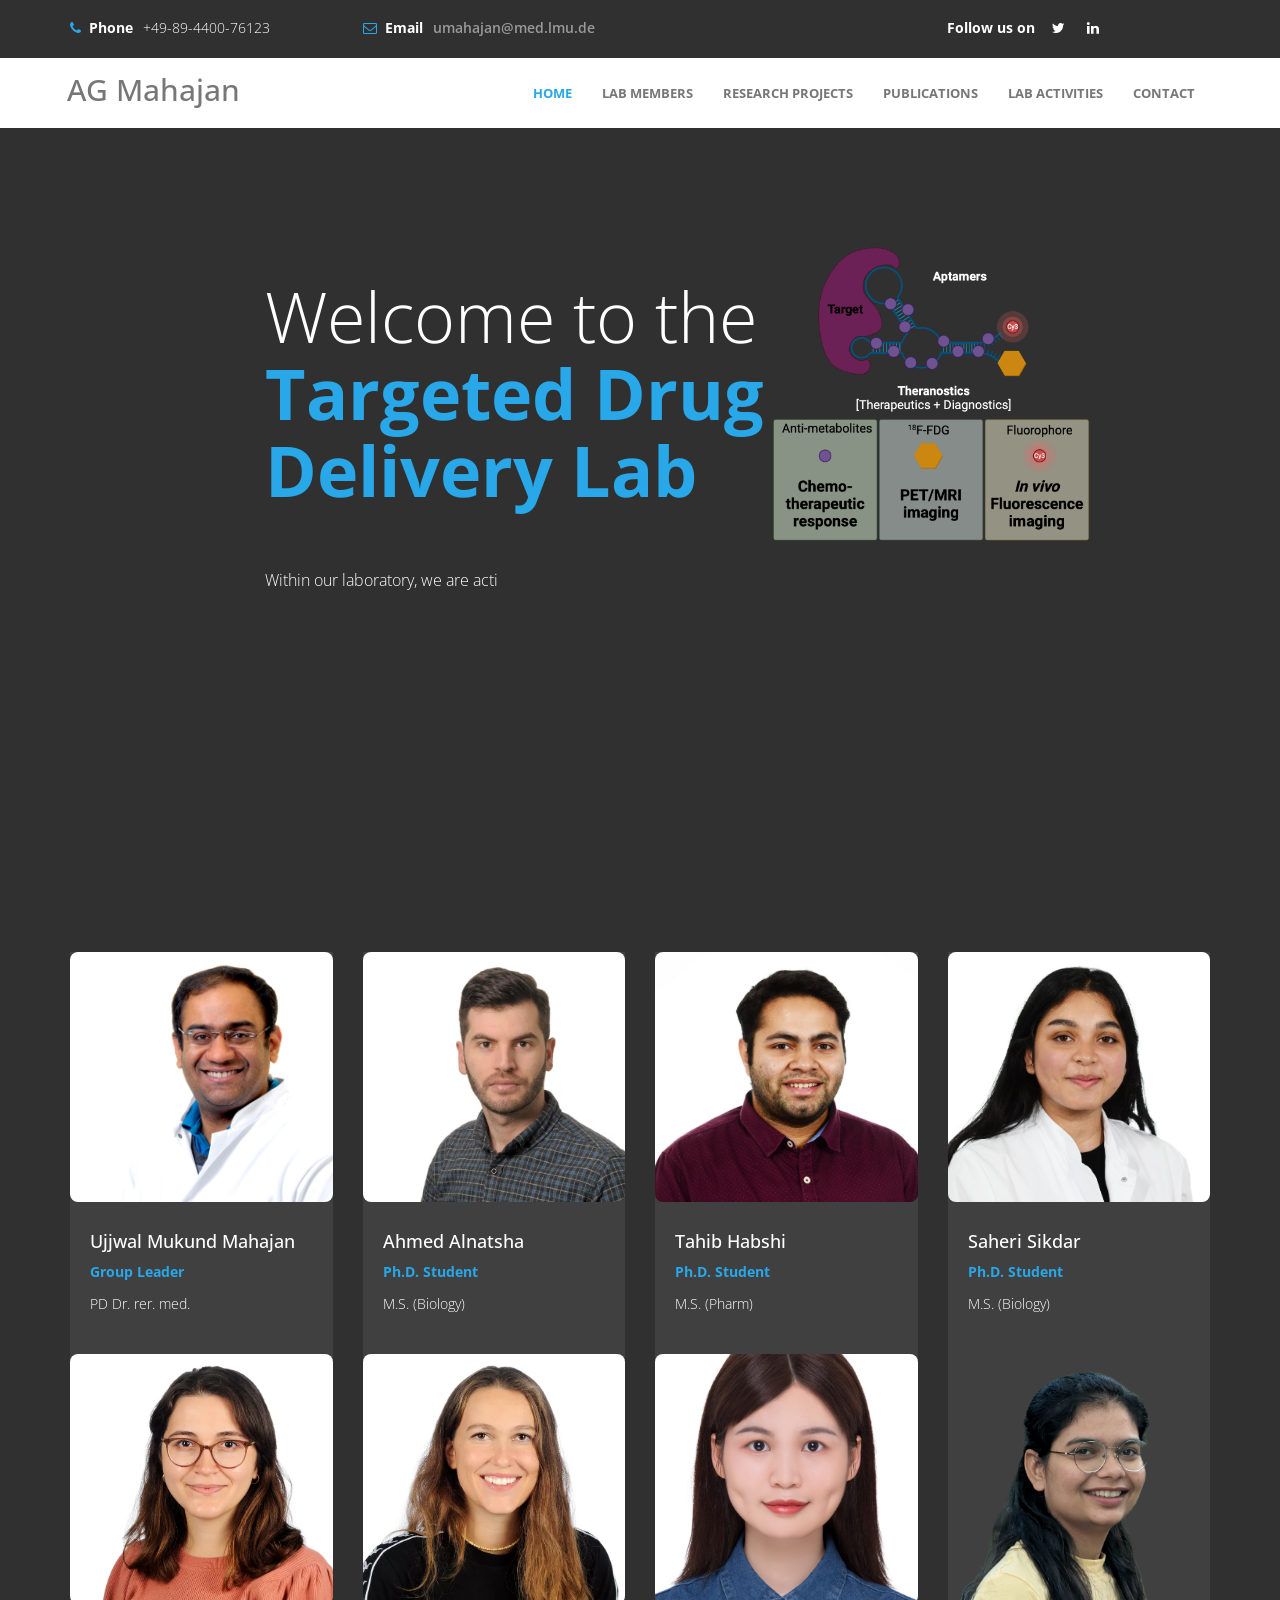
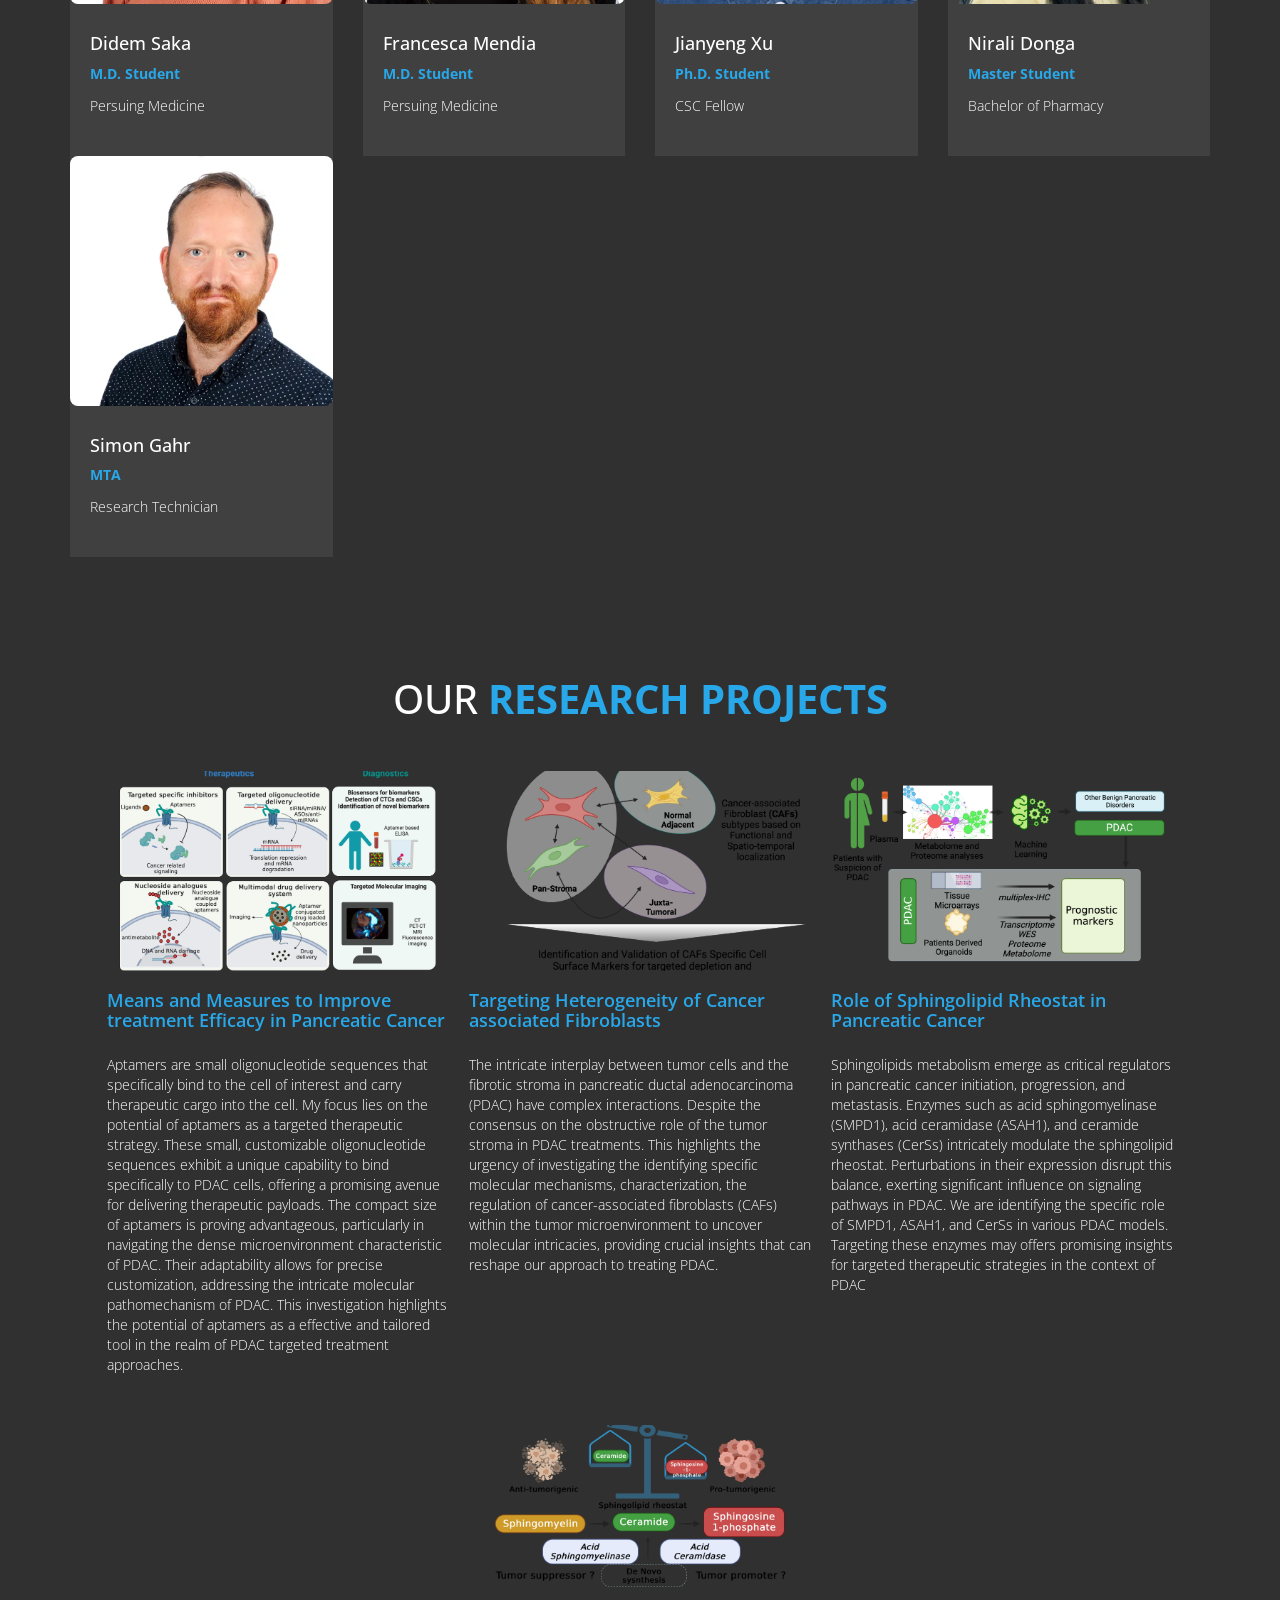
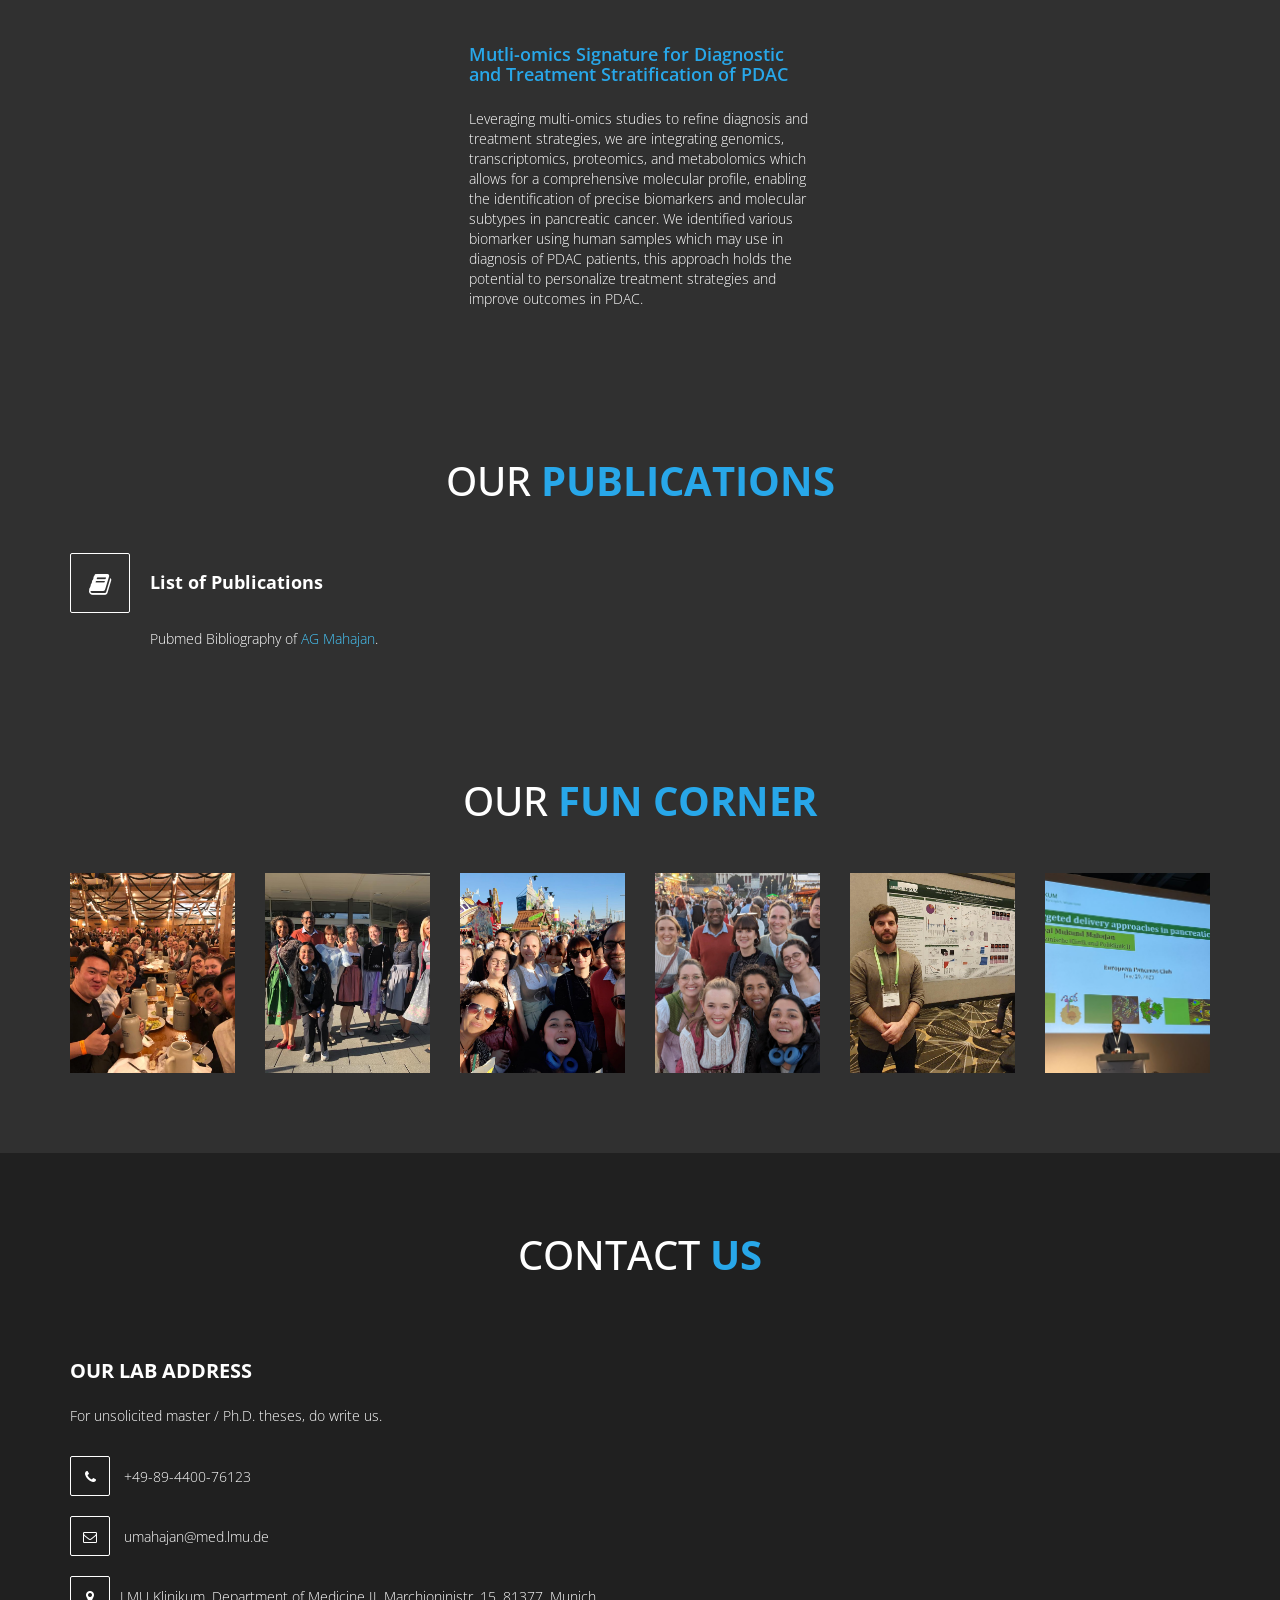
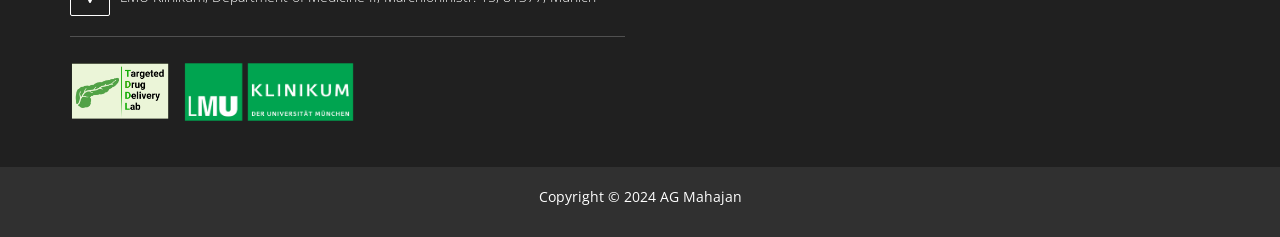
==== index.html @ 38de307e "initial commit" ====
<!DOCTYPE html>
<html lang="en">
	<head>
		<meta charset="utf-8">

		<title>Lab portfolio</title>
		<meta name="keywords" content="">
		<meta name="description" content="">
		<meta http-equiv="X-UA-Compatible" content="IE=Edge">
		<meta name="viewport" content="width=device-width, initial-scale=1">
		
		<link rel="stylesheet" href="css/animate.min.css">
		<link rel="stylesheet" href="css/bootstrap.min.css">
		<link rel="stylesheet" href="css/font-awesome.min.css">
		<link href='http://fonts.googleapis.com/css?family=Open+Sans:400,300,600,700' rel='stylesheet' type='text/css'>
		<link rel="stylesheet" href="css/templatemo-style.css">
		<script src="js/jquery.js"></script>
		<script src="js/bootstrap.min.js"></script>
        <script src="js/jquery.singlePageNav.min.js"></script>
		<script src="js/typed.js"></script>
		<script src="js/wow.min.js"></script>
		<script src="js/custom.js"></script>
	</head>
	<body id="top">

		<!-- start preloader -->
		<div class="preloader">
			<div class="sk-spinner sk-spinner-wave">
     	 		<div class="sk-rect1"></div>
       			<div class="sk-rect2"></div>
       			<div class="sk-rect3"></div>
      	 		<div class="sk-rect4"></div>
      			<div class="sk-rect5"></div>
     		</div>
    	</div>
    	<!-- end preloader -->

        <!-- start header -->
        <header>
            <div class="container">
                <div class="row">
                    <div class="col-md-3 col-sm-4 col-xs-12">
                        <p><i class="fa fa-phone"></i><span> Phone</span>+49-89-4400-76123</p>
                    </div>
                    <div class="col-md-3 col-sm-4 col-xs-12">
                        <p><i class="fa fa-envelope-o"></i><span> Email</span><a href="#">umahajan@med.lmu.de</a></p>
                    </div>
                    <div class="col-md-5 col-sm-4 col-xs-12">
                        <ul class="social-icon">
                            <li><span>Follow us on</span></li>
                            <li><a href="https://twitter.com/umahajan1986" class="fa fa-twitter"></a></li>
                            <li><a href="https://www.linkedin.com/in/ujjwal-mukund-mahajan-32ab97a/" class="fa fa-linkedin"></a></li>
                        </ul>
                    </div>
                </div>
            </div>
        </header>
        <!-- end header -->

    	<!-- start navigation -->
		<nav class="navbar navbar-default templatemo-nav" role="navigation">
			<div class="container">
				<div class="navbar-header">
					<button class="navbar-toggle" data-toggle="collapse" data-target=".navbar-collapse">
						<span class="icon icon-bar"></span>
						<span class="icon icon-bar"></span>
						<span class="icon icon-bar"></span>
					</button>
					<a href="#" class="navbar-brand">AG Mahajan</a>
				</div>
				<div class="collapse navbar-collapse">
					<ul class="nav navbar-nav navbar-right">
						<li><a href="#top">HOME</a></li>
						<li><a href="#team">LAB MEMBERS</a></li>
						<li><a href="#service">RESEARCH PROJECTS</a></li>
						<li><a href="#about">PUBLICATIONS</a></li>
						<li><a href="#portfolio">LAB ACTIVITIES</a></li>
						<li><a href="#contact">CONTACT</a></li>
					</ul>
				</div>
			</div>
		</nav>
		<!-- end navigation -->

    	<!-- start home -->
    	<section id="home">
    		<div class="container">
    			<div class="row">
    				<div class="col-md-offset-2 col-md-8">
    					<h1 class="wow fadeIn" data-wow-offset="50" data-wow-delay="0.9s">Welcome to the <span>Targeted Drug Delivery Lab</span></h1>
    					<div class="element">
                            <div class="sub-element">Within our laboratory, we are actively involved in the advancement of novel, target-centric drug delivery platforms. Our principal focus revolves around elucidating specific molecular targets, with a particular emphasis on discerning distinctive ligands tailored specifically for neoplastic cells. Additionally, our endeavors extend to the exploration of the repercussions associated with genetic manipulation during the process of pancreatic tumorigenesis.</div>
                        </div>
                	</div>
    			</div>
    		</div>
    	</section>
    	<!-- end home -->

    	<!-- start team -->
    	<section id="team">
    		<div class="container">
    			<div class="row">
    				<div class="col-md-12">
    					<h2 class="wow bounceIn" data-wow-offset="50" data-wow-delay="0.3s">OUR <span>TEAM</span></h2>
    				</div>
    				<div class="col-md-3 col-sm-6 col-xs-12 wow fadeIn" data-wow-offset="50" data-wow-delay="1.3s">
    					<div class="team-wrapper">
    						<img src="images/team-mahajan.jpeg" class="img-responsive team-photo" alt="team img 1">
    							<div class="team-des">
    								<h4>Ujjwal Mukund Mahajan</h4>
    								<span>Group Leader</span>
    								<p>PD Dr. rer.  med.</p>
    							</div>
    					</div>
    				</div>
    				<div class="col-md-3 col-sm-6 col-xs-12 wow fadeIn" data-wow-offset="50" data-wow-delay="1.6s">
    					<div class="team-wrapper">
    						<img src="images/team-alnatsha.jpg" class="img-responsive team-photo" alt="team img 2">
    							<div class="team-des">
    								<h4>Ahmed Alnatsha</h4>
    								<span>Ph.D. Student</span>
    								<p> M.S. (Biology) </p>
    							</div>
    					</div>
    				</div>
    				<div class="col-md-3 col-sm-6 col-xs-12 wow fadeIn" data-wow-offset="50" data-wow-delay="1.3s">
    					<div class="team-wrapper">
    						<img src="images/team-habshi.jpeg" class="img-responsive team-photo" alt="team img 3">
    							<div class="team-des">
    								<h4>Tahib Habshi</h4>
    								<span>Ph.D. Student</span>
    								<p>M.S. (Pharm)</p>
    							</div>
    					</div>
    				</div>
    				<div class="col-md-3 col-sm-6 col-xs-12 wow fadeIn" data-wow-offset="50" data-wow-delay="1.6s">
    					<div class="team-wrapper">
    						<img src="images/team-sikdar.jpeg" class="img-responsive team-photo" alt="team img 4">
    							<div class="team-des">
    								<h4>Saheri Sikdar</h4>
    								<span>Ph.D. Student</span>
    								<p>M.S. (Biology)</p>
    							</div>
    					</div>
    				</div>
					<div class="col-md-3 col-sm-6 col-xs-12 wow fadeIn" data-wow-offset="50" data-wow-delay="1.6s">
    					<div class="team-wrapper">
    						<img src="images/team-saka.jpg" class="img-responsive team-photo" alt="team img 5">
    							<div class="team-des">
    								<h4>Didem Saka</h4>
    								<span>M.D. Student</span>
    								<p>Persuing Medicine</p>
    							</div>
    					</div>
    				</div>
					<div class="col-md-3 col-sm-6 col-xs-12 wow fadeIn" data-wow-offset="50" data-wow-delay="1.6s">
    					<div class="team-wrapper">
    						<img src="images/team-mendia.jpg" class="img-responsive team-photo" alt="team img 6">
    							<div class="team-des">
    								<h4>Francesca Mendia</h4>
    								<span>M.D. Student</span>
    								<p>Persuing Medicine</p>
    							</div>
    					</div>
    				</div>
    				<div class="col-md-3 col-sm-6 col-xs-12 wow fadeIn" data-wow-offset="50" data-wow-delay="1.6s">
    					<div class="team-wrapper">
    						<img src="images/team-xu.jpg" class="img-responsive team-photo" alt="team img 7">
    							<div class="team-des">
    								<h4>Jianyeng Xu</h4>
    								<span>Ph.D. Student</span>
    								<p>CSC Fellow</p>
    							</div>
    					</div>
    				</div>
    				<div class="col-md-3 col-sm-6 col-xs-12 wow fadeIn" data-wow-offset="50" data-wow-delay="1.6s">
    					<div class="team-wrapper">
    						<img src="images/team-donga.png" class="img-responsive team-photo" alt="team img 8">
    							<div class="team-des">
    								<h4>Nirali Donga</h4>
    								<span>Master Student</span>
    								<p> Bachelor of Pharmacy</p>
    							</div>
    					</div>
    				</div>
    				<div class="col-md-3 col-sm-6 col-xs-12 wow fadeIn" data-wow-offset="50" data-wow-delay="1.6s">
    					<div class="team-wrapper">
    						<img src="images/team-gahr.jpg" class="img-responsive team-photo" alt="team img 9">
    							<div class="team-des">
    								<h4>Simon Gahr</h4>
    								<span>MTA</span>
    								<p>Research Technician</p>
    							</div>
    					</div>
    				</div>
    				</div>
    			</div>
    		</div>
    	</section>
    	<!-- end team -->

<style>
    /* Container for uniform columns */
    .service-row {
        display: flex;
        flex-wrap: wrap;
        gap: 20px;
        justify-content: center;
    }

    /* Column style */
    .service-column {
        flex: 1 1 30%;
        box-sizing: border-box;
        max-width: 30%;
        margin-bottom: 20px;
    }

    /* Image style for uniformity */
    .service-column img {
        width: 100%;
        height: 200px; /* Set a fixed height */
        object-fit: cover; /* Keep image aspect ratio */
    }

    /* Responsive adjustments for smaller screens */
    @media (max-width: 768px) {
        .service-column {
            flex: 1 1 100%;
            max-width: 100%;
        }
    }
</style>

<!-- start service -->
<section id="service">
    <div class="container">
        <div class="row">
            <div class="col-md-12">
                <h2 class="wow bounceIn" data-wow-offset="50" data-wow-delay="0.3s">OUR <span>RESEARCH PROJECTS</span></h2>
            </div>
        </div>
        <div class="service-row">
            <div class="service-column wow fadeIn" data-wow-offset="50" data-wow-delay="0.6s">
                <img src="images/portfolio-aptamers.png" class="img-responsive" alt="portfolio img 1">
                <h4>Means and Measures to Improve treatment Efficacy in Pancreatic Cancer</h4>
                <p>Aptamers are small oligonucleotide sequences that specifically bind to the cell of interest and carry therapeutic cargo into the cell. My focus lies on the potential of aptamers as a targeted therapeutic strategy. These small, customizable oligonucleotide sequences exhibit a unique capability to bind specifically to PDAC cells, offering a promising avenue for delivering therapeutic payloads. The compact size of aptamers is proving advantageous, particularly in navigating the dense microenvironment characteristic of PDAC. Their adaptability allows for precise customization, addressing the intricate molecular pathomechanism of PDAC. This investigation highlights the potential of aptamers as a effective and tailored tool in the realm of PDAC targeted treatment approaches.</p>
            </div>
            <div class="service-column wow fadeIn" data-wow-offset="50" data-wow-delay="0.9s">
                <img src="images/portfolio-cafs.png" class="img-responsive" alt="portfolio img 2">
                <h4>Targeting Heterogeneity of Cancer associated Fibroblasts</h4>
                <p>The intricate interplay between tumor cells and the fibrotic stroma in pancreatic ductal adenocarcinoma (PDAC) have complex interactions. Despite the consensus on the obstructive role of the tumor stroma in PDAC treatments. This highlights the urgency of investigating the identifying specific molecular mechanisms, characterization, the regulation of cancer-associated fibroblasts (CAFs) within the tumor microenvironment to uncover molecular intricacies, providing crucial insights that can reshape our approach to treating PDAC.</p>
            </div>
            <div class="service-column wow fadeIn" data-wow-offset="50" data-wow-delay="1.2s">
                <img src="images/portfolio-diagnostics.png" class="img-responsive" alt="portfolio img 3">
                <h4>Role of Sphingolipid Rheostat in Pancreatic Cancer</h4>
                <p>Sphingolipids metabolism emerge as critical regulators in pancreatic cancer initiation, progression, and metastasis. Enzymes such as acid sphingomyelinase (SMPD1), acid ceramidase (ASAH1), and ceramide synthases (CerSs) intricately modulate the sphingolipid rheostat. Perturbations in their expression disrupt this balance, exerting significant influence on signaling pathways in PDAC. We are identifying  the specific role of SMPD1, ASAH1, and CerSs in various PDAC models. Targeting these enzymes may offers promising insights for targeted therapeutic strategies in the context of PDAC</p>
            </div>
        	<div class="service-column wow fadeIn" data-wow-offset="50" data-wow-delay="1.2s">
                <img src="images/portfolio-sphingolipid.png" class="img-responsive" alt="portfolio img 3">
                <h4>Mutli-omics Signature for Diagnostic and Treatment Stratification of PDAC</h4>
                <p>Leveraging multi-omics studies to refine diagnosis and treatment strategies, we are integrating genomics, transcriptomics, proteomics, and metabolomics which allows for a comprehensive molecular profile, enabling the identification of precise biomarkers and molecular subtypes in pancreatic cancer. We identified various biomarker using human samples which may use in diagnosis of PDAC patients, this approach holds the potential to personalize treatment strategies and improve outcomes in PDAC.</p>
            </div>
        </div>
    </div>
</section>
<!-- end service -->

		<!-- start about -->
		<section id="about">
			<div class="container">
				<div class="row">
					<div class="col-md-12">
    					<h2 class="wow bounceIn" data-wow-offset="50" data-wow-delay="0.3s">OUR <span>PUBLICATIONS</span></h2>
    				</div>
					<div class="col-md-4 col-sm-4 col-xs-12 wow fadeInLeft" data-wow-offset="50" data-wow-delay="0.6s">
						<div class="media">
							<div class="media-heading-wrapper">
								<div class="media-object pull-left">
									<i class="fa fa-book"></i>
								</div>
								<h3 class="media-heading">List of Publications</h3>
							</div>
							<div class="media-body">
								<p> Pubmed Bibliography of <a rel="nofollow" href="https://www.ncbi.nlm.nih.gov/myncbi/ujjwal%20mukund.mahajan.1/bibliography/public/" target="_parent">AG Mahajan</a>.</p>
							</div>
						</div>
					</div>
				</div>
			</div>
		</section>
		<!-- end about -->

<!-- start portfolio -->
<section id="portfolio">
    <div class="container">
        <div class="row">
            <div class="col-md-12">
                <h2 class="wow bounceIn" data-wow-offset="50" data-wow-delay="0.3s">OUR <span>FUN CORNER</span></h2>
            </div>
            
            <!-- Image 1 -->
            <div class="col-md-2 col-sm-4 col-xs-6 wow fadeIn" data-wow-offset="50" data-wow-delay="0.6s">
                <div class="portfolio-thumb">
                    <img src="images/activities-oct1.png" class="img-responsive portfolio-img" alt="Oktoberfest 2023">
                    <div class="portfolio-overlay">
                        <h4>#Oktoberfest 2023</h4>
                    </div>
                </div>
            </div>
            
            <!-- Image 2 -->
            <div class="col-md-2 col-sm-4 col-xs-6 wow fadeIn" data-wow-offset="50" data-wow-delay="0.6s">
                <div class="portfolio-thumb">
                    <img src="images/activities-oct2.png" class="img-responsive portfolio-img" alt="Oktoberfest 2023">
                    <div class="portfolio-overlay">
                        <h4>#Oktoberfest 2023</h4>
                    </div>
                </div>
            </div>

            <!-- Image 3 -->
            <div class="col-md-2 col-sm-4 col-xs-6 wow fadeIn" data-wow-offset="50" data-wow-delay="0.6s">
                <div class="portfolio-thumb">
                    <img src="images/activities-oct3.png" class="img-responsive portfolio-img" alt="Oktoberfest 2023">
                    <div class="portfolio-overlay">
                        <h4>#Oktoberfest 2023</h4>
                    </div>
                </div>
            </div>

            <!-- Image 4 -->
            <div class="col-md-2 col-sm-4 col-xs-6 wow fadeIn" data-wow-offset="50" data-wow-delay="0.6s">
                <div class="portfolio-thumb">
                    <img src="images/activities-oct4.png" class="img-responsive portfolio-img" alt="Oktoberfest 2023">
                    <div class="portfolio-overlay">
                        <h4>#Oktoberfest 2023</h4>
                    </div>
                </div>
            </div>

            <!-- Image 5 -->
            <div class="col-md-2 col-sm-4 col-xs-6 wow fadeIn" data-wow-offset="50" data-wow-delay="0.6s">
                <div class="portfolio-thumb">
                    <img src="images/activities-aacr.png" class="img-responsive portfolio-img" alt="AACR 2023">
                    <div class="portfolio-overlay">
                        <h4>#AACR 2023</h4>
                    </div>
                </div>
            </div>

                        <!-- Image 5 -->
            <div class="col-md-2 col-sm-4 col-xs-6 wow fadeIn" data-wow-offset="50" data-wow-delay="0.6s">
                <div class="portfolio-thumb">
                    <img src="images/activities-epc.png" class="img-responsive portfolio-img" alt="AACR 2023">
                    <div class="portfolio-overlay">
                        <h4>#EPC 2023</h4>
                    </div>
                </div>
            </div>

        </div>
    </div>
</section>
<!-- end portfolio -->



    	<!-- start contact -->
    	<section id="contact">
    		<div class="container">
    			<div class="row">
    				<div class="col-md-12">
    					<h2 class="wow bounceIn" data-wow-offset="50" data-wow-delay="0.3s">CONTACT <span>US</span></h2>
    				</div>
    				<div class="col-md-6 col-sm-6 col-xs-12 wow fadeInRight" data-wow-offset="50" data-wow-delay="0.6s">
    					<address>
    						<p class="address-title">OUR LAB ADDRESS</p>
    						<span>For unsolicited master / Ph.D. theses, do write us.</span>
    						<p><i class="fa fa-phone"></i> +49-89-4400-76123</p>
    						<p><i class="fa fa-envelope-o"></i> umahajan@med.lmu.de</p>
    						<p><i class="fa fa-map-marker"></i>LMU Klinikum, Department of Medicine II, Marchioninistr. 15, 81377, Munich</p>
    					</address>
						<div class="logos">
                    		<img src="images/home-logos-lab.png" alt="Logo 1" style="width: 100px; height: auto; margin-right: 10px;">
                    		<img src="images/home-logos-lmu.png" alt="Logo 2" style="width: 170px; height: auto; margin-right: 10px;">
                		</div>
    				</div>
    			</div>
    		</div>
    	</section>
    	<!-- end contact -->

        <!-- start copyright -->
        <footer id="copyright">
            <div class="container">
                <div class="row">
                    <div class="col-md-12 text-center">
                        <p class="wow bounceIn" data-wow-offset="50" data-wow-delay="0.3s">
                       	Copyright &copy; 2024 AG Mahajan</p>
                    </div>
                </div>
            </div>
        </footer>
        <!-- end copyright -->

	</body>
</html>
---- css/templatemo-style.css ----
/*
Awesome Template
http://www.templatemo.com/preview/templatemo_450_awesome
*/

body
	{
 		background: #303030;
 		color: #ffffff;
		font-family: 'Open Sans', sans-serif;
		font-weight: 300;
		overflow-x: hidden; /* prevent horizontal scrollbar from appearing */
	}
	
a {
	color: #47C6F8;
}
	
a:hover {
	color: #0FF;
}

/* start h2 */
h2
	{
		text-align: center;
		font-size: 40px;
		padding-bottom: 40px;
	}	
h2 span
	{
		color: #28a7e9;
		font-weight: bold;
	}
/* end h2 */

/* start about team service portfolio contact */
#about, #team, #service,
#portfolio, #contact
	{
		padding-top: 60px;
		padding-bottom: 40px;
	}
/* end about team service portfolio contact */

/* start preloader */
.preloader
	{
		position: fixed;
  		top: 0;
  		left: 0;
  		width: 100%;
  		height: 100%;
  		z-index: 99999;
  		display: -webkit-box;
  		display: -webkit-flex;
  		display: -ms-flexbox;
  		display: flex;
  		-webkit-flex-flow: row nowrap;
  		    -ms-flex-flow: row nowrap;
  		        flex-flow: row nowrap;
  		-webkit-box-pack: center;
  		-webkit-justify-content: center;
  		    -ms-flex-pack: center;
  		        justify-content: center;
  		-webkit-box-align: center;
  		-webkit-align-items: center;
  		    -ms-flex-align: center;
  		        align-items: center;
  		background: none repeat scroll 0 0 #ffffff;
	}
.sk-spinner-wave.sk-spinner 
	{
  		width: 50px;
  		height: 30px;
  		text-align: center;
  		font-size: 10px; 
  	}
.sk-spinner-wave div 
	{
  		background-color: #333;
  		height: 100%;
  		width: 6px;
  		display: inline-block;
         -webkit-animation: sk-waveStretchDelay 1.2s infinite ease-in-out;
                 animation: sk-waveStretchDelay 1.2s infinite ease-in-out;
         
    }
.sk-spinner-wave .sk-rect2 
	{
          -webkit-animation-delay: -1.1s;
                  animation-delay: -1.1s; 
      }
.sk-spinner-wave .sk-rect3 
	{
          -webkit-animation-delay: -1s;
                  animation-delay: -1s; 
     }
.sk-spinner-wave .sk-rect4 
	{
          -webkit-animation-delay: -0.9s;
                  animation-delay: -0.9s;
     }
.sk-spinner-wave .sk-rect5 
	{
          -webkit-animation-delay: -0.8s;
                  animation-delay: -0.8s; 
     }

@-webkit-keyframes sk-waveStretchDelay {
  0%, 40%, 100% {
            -webkit-transform: scaleY(0.4);
                    transform: scaleY(0.4); }

  20% {
            -webkit-transform: scaleY(1);
                    transform: scaleY(1); } }

@keyframes sk-waveStretchDelay {
  0%, 40%, 100% {
            -webkit-transform: scaleY(0.4);
                    transform: scaleY(0.4); }

  20% {
            -webkit-transform: scaleY(1);
                    transform: scaleY(1); } }
/* end preloader */

/* start header */
header
	{
		min-height: 20px;
		padding-top: 18px;
		padding-bottom: 10px;
	}
header .fa
	{
		color: #28a7e9;
	}
header span
	{
		font-weight: bold;
		padding-right: 10px;
		padding-left: 4px;
	}
header a
	{
		color: #999;
		font-weight: 600;
	}
header .social-icon
	{
		text-align: right;
	}
header .social-icon li a
	{
		border: none;
		width: 20px;
		height: 20px;
		line-height: 20px;
		text-align: center;
	}
/* end header */

/* start nagivation */
.navbar-default
	{
		background: #fff;
		border: none;
		box-shadow: none;
		margin: 0 !important;
	}
.navbar-default .navbar-brand
	{
		font-weight: 500;
		font-size: 30px;
		height: 70px;
		line-height: 40px;
		padding: 12px 0px 0px 12px;
	}
.navbar-default .navbar-nav li a
	{
		font-weight: bold;
		font-size: 13px;
		height: 70px;
		line-height: 40px;
	}

.navbar-default .navbar-nav > li > a.current { 
	color: #28A7E9; 
}
.templatemo-nav {
	border-radius: 0;	
	width: 100%;
	z-index: 1000;
}
.sticky {	
	position: fixed;
	left: 0;
	top: 0;	
}
/* end navigation */

/* start home */
#home
	{
		background: url('../images/home-bg.png') no-repeat;
		background-size: contain;
		background-position: center;
		padding-top: 130px;
		padding-bottom: 100px;
		min-height: 650px;
	}
#home h1
	{
		font-weight: 300;
		font-size: 70px;
		padding-bottom: 50px;
	}
#home h1 span
	{
		color: #28a7e9;
		font-weight: bold;
	}
#home .btn
	{
		background: transparent;
		border-radius: 2px;
		color: #fff;
		font-size: 16px;
		font-weight: bold;
		margin-top: 20px;
		width: 180px;
		height: 60px;
		padding-top: 18px;
		-webkit-transition: all 0.4s ease-in-out;
		        transition: all 0.4s ease-in-out;
	}
#home .btn:hover
	{
		background: #28a7e9;
		border-color: transparent;
	}
.element {
	height: 60px;
	font-size: 16px;
}
/* end home */

/* start about */
#about .media-heading-wrapper
	{
		padding-bottom: 32px;
	}
#about .media-heading-wrapper .fa
	{
		border: 1px solid #fff;
		border-radius: 2px;
		color: #fff;
		font-size: 24px;
		width: 60px;
		height: 60px;
		line-height: 60px;
		text-align: center;
		margin-bottom: 20px;
		margin-right: 20px;
	}
#about .media-heading-wrapper h3
	{
		font-size: 18px;
		font-weight: bold;
		padding-top: 20px;
		padding-left: 52px;
	}
/* end about */

/* start team */
#team .team-wrapper
	{
		background: #404040;
		padding-bottom: 10px;
		-webkit-transition: all 0.4s ease-in-out;
		        transition: all 0.4s ease-in-out;
		position: relative;
	}
#team .team-wrapper:hover
	{
		cursor: pointer;
		opacity: 0.4;
		bottom: 4px;
	}
#team .team-wrapper .team-des
	{
		padding: 20px;
	}
#team .team-wrapper .team-des span
	{
		color: #28a7e9;
		display: block;
		font-weight: bold;
		padding-bottom: 12px;
	}
/* end team */

/* start service */
#service .col-md-4
	{
		padding: 40px;
		-webkit-transition: all 0.4s ease-in-out;
		        transition: all 0.4s ease-in-out;
	}
#service .col-md-4:hover
	{
		background: #505050;
	}
#service .active
	{
		background: #505050;
		padding: 40px;
	}
#service .fa
	{
		border: 1px solid #fff;
		border-radius: 2px;
		color: #fff;
		font-size: 50px;
		width: 100px;
		height: 100px;
		line-height: 100px;
		text-align: center;
	}
#service h4
	{
		color: #28a7e9;
		font-weight: 600;
		padding-top: 10px;
		padding-bottom: 14px;
	}
/* end service */

/* start portfolio */
#portfolio
	{
		padding-bottom: 80px;
	}
#portfolio .col-md-3
	{
		padding: 0px;
	}
	.portfolio-thumb, 
	.portfolio-overlay {
		max-width: 450px;
	}
#portfolio .portfolio-thumb
	{
		overflow: hidden;
		padding: 0;
		margin: 0 auto;
	}
#portfolio .portfolio-thumb .portfolio-overlay
	{
		background: #28a7e9;
		top: 0;
		left: 0;
		right: 0;
		bottom: 0;	
		width: 100%;
		height: 100%;
		opacity: 0;
		position: absolute;
		padding: 20px 10px 20px 20px;
		margin-left: auto;
		margin-right: auto;
		-webkit-transition: all 0.4s ease-in-out;
		        transition: all 0.4s ease-in-out;
	}
#portfolio .portfolio-thumb .portfolio-overlay h4
	{
		font-weight: bold;
		padding-bottom: 10px;
	}
#portfolio .portfolio-thumb .portfolio-overlay .btn
	{
		background: none;
		border: 1px solid #fff;
		border-radius: 2px;
		color: #fff;
		font-weight: bold;
	}
#portfolio .portfolio-thumb:hover .portfolio-overlay
	{
		cursor: pointer;
		opacity: 0.8;
	}
/* end portfolio */

/* start contact */
#contact
	{
		background: #202020;
	}
#contact .form-control
	{
		background: transparent;
		border: 1px solid #28a7e9;
		border-radius: 2px;
		box-shadow: none;
		color: #fff;
		margin-top: 6px;
		margin-bottom: 16px;
	}
#contact label
	{
		font-weight: 500;
	}
#contact input
	{
		height: 50px;
	}
#contact input[type="submit"]
	{
		background: #28a7e9;
		font-weight: bold;
		-webkit-transition: all 0.4s ease-in-out;
		        transition: all 0.4s ease-in-out;
	}
#contact input[type="submit"]:hover
	{
		background: transparent;
	}
#contact address
	{
		border-bottom: 1px solid #505050;
		padding-top: 30px;
	}
#contact address .address-title
	{
		font-weight: bold;
		font-size: 20px;
		padding-bottom: 10px;
	}
#contact address span
	{
		display: block;
		padding-bottom: 30px;
	}
#contact address .fa
	{
		border: 1px solid #fff;
		border-radius: 2px;
		width: 40px;
		height: 40px;
		line-height: 40px;
		text-align: center;
		margin-right: 10px;
		margin-bottom: 10px;
	}
/* end contact */

/* start copyright */
#copyright
	{
		padding: 20px;
	}
#copyright p
	{
		font-weight: 400;
	}
/* end copyright */

/* start social icon */
.social-icon
	{
		position: relative;
		padding: 0;
		margin: 0;
	}
.social-icon h4
	{
		display: inline-block;
		padding-right: 20px;
	}
.social-icon li
	{
		display: inline-block;
		list-style: none;
	}
.social-icon li a
	{
		border: 1px solid #fff;
		border-radius: 2px;
		color: #fff;
		width: 40px;
		height: 40px;
		line-height: 40px;
		text-align: center;
		text-decoration: none;
		-webkit-transition: all 0.4s ease-in-out;
		        transition: all 0.4s ease-in-out;
		margin-right: 10px;
	}
.social-icon li a:hover
	{
		background: #28a7e9;
		border-color: transparent;
	}
/* end social icon */

@media only screen and (max-width: 1199px) and (min-width: 992px) {
	#portfolio .portfolio-thumb .portfolio-overlay {
		padding: 0px 8px;
	}
}

/* start 980 media quires */
@media only screen and ( max-width: 980px ) {
	#team .team-wrapper
		{
			margin-top: 40px;
		}
	#portfolio .portfolio-thumb .portfolio-overlay
	{
		background: #28a7e9;
		top: 0;
		left: 0;
		right: 0;
		bottom: 0;
		width: 100%;
		height: 100%;
		opacity: 0;
		position: absolute;
		padding: 40px 10px 20px 20px;
		-webkit-transition: all 0.4s ease-in-out;
		        transition: all 0.4s ease-in-out;
	}

}
/* end 360 media quires */

/* start 768 media quires */
@media only screen and ( max-width: 767px ) {
	#home
		{
			min-height: 300px;
			padding-top: 80px;
			padding-bottom: 60px;
		}
	#home h1
		{
			font-size: 52px;
		}

	.templatemo-nav {
		position: fixed;
    	top: 0;
	}
	header {
		margin-top: 70px;
	}
	header .social-icon {
		text-align: left;
	}
	.navbar-toggle {
		margin-top: 15px;
	}
	.navbar-collapse {
		max-height: 300px;
		overflow-y: auto;
	}
	.navbar-default .navbar-nav li a {
		height: 45px;
		padding-top: 5px;
		padding-bottom: 5px;
		line-height: 35px;
	}
}
/* end 768 media quires */

/* start 360 media quires */
@media only screen and ( max-width: 360px ) {
	header .social-icon
		{
			text-align: left;
		}
	#home
		{
			min-height: 200px;
			padding-top: 60px;
			padding-bottom: 40px;
		}
	#home h1
		{
			font-size: 32px;
		}

}
/* end 360 media quires */

.team-photo {
    width: 100%;           /* Full width within each column */
    height: 250px;         /* Fixed height for uniformity */
    object-fit: cover;     /* Crop images to fit within the fixed dimensions */
    border-radius: 8px;    /* Optional: add rounded corners */
}

.portfolio-img {
    width: 100%;
    height: 200px; /* Adjust height as necessary */
    object-fit: cover; /* Crop image to fit */
}
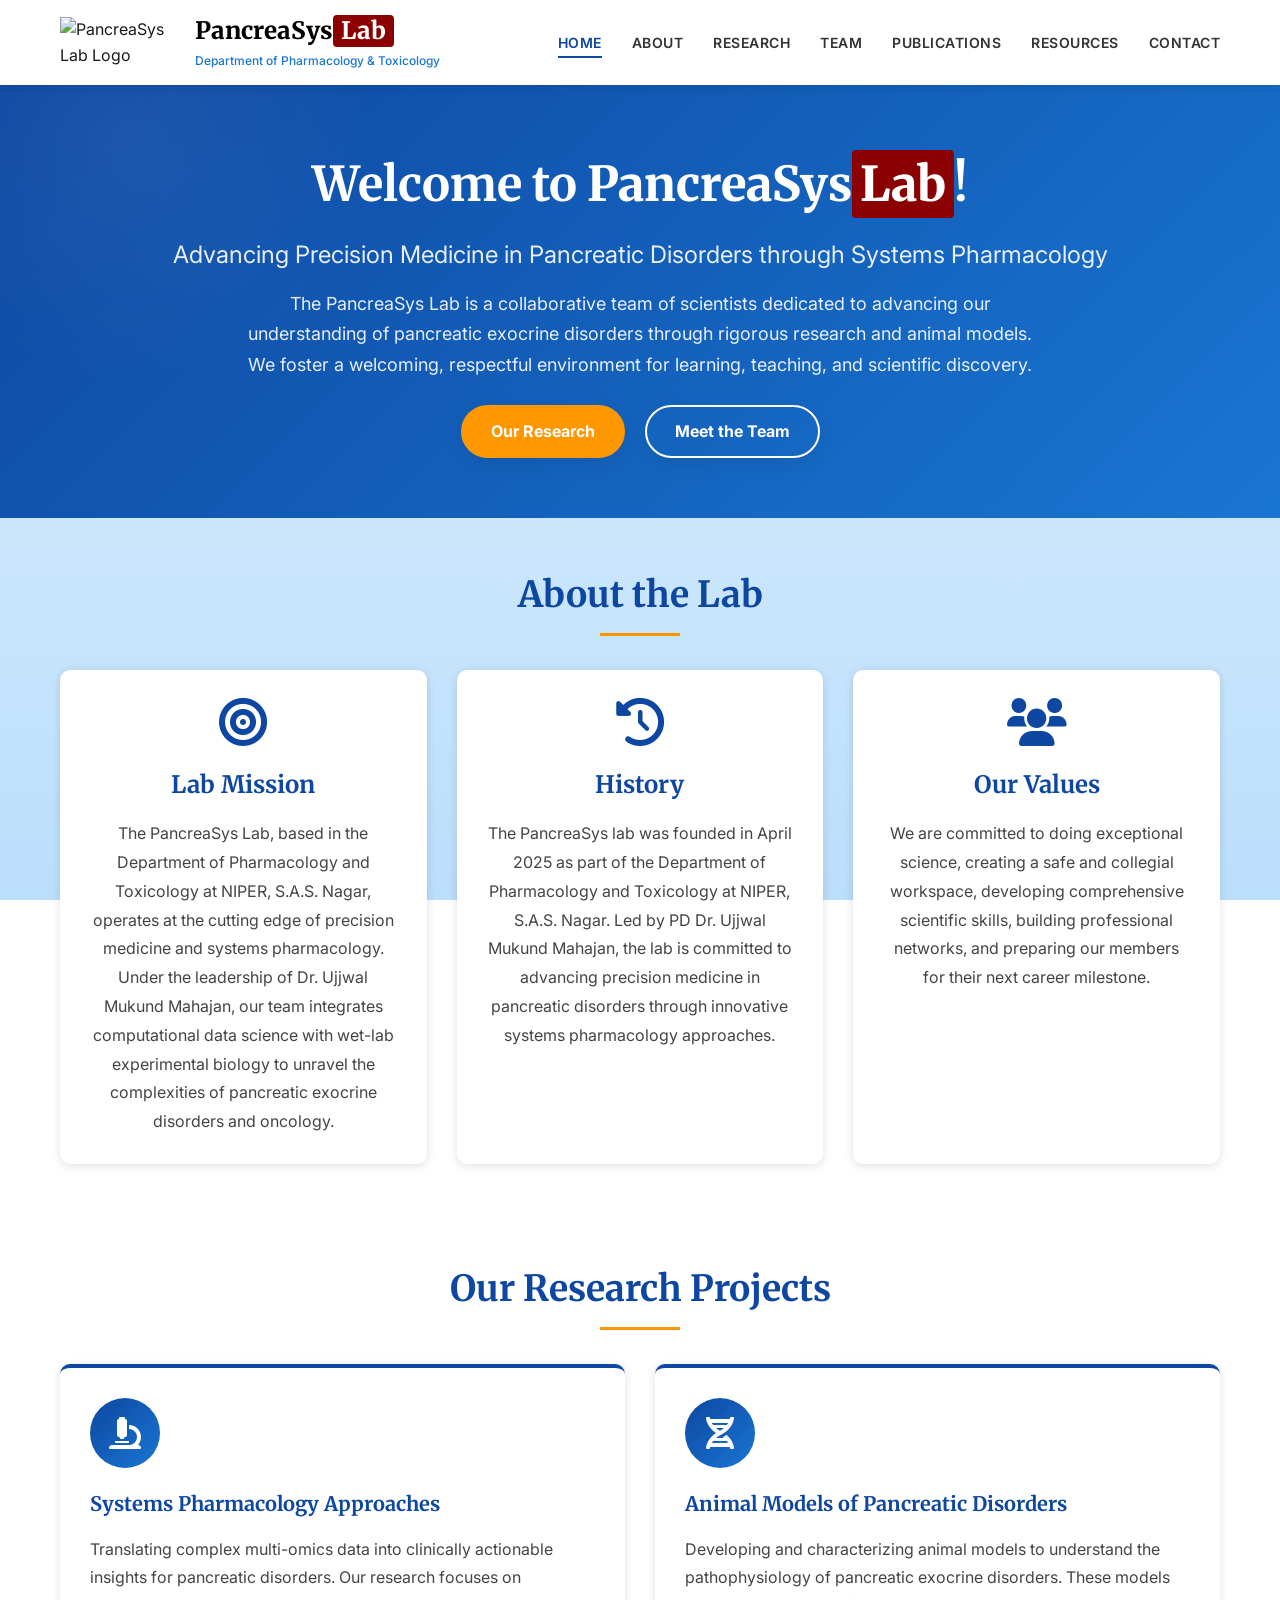
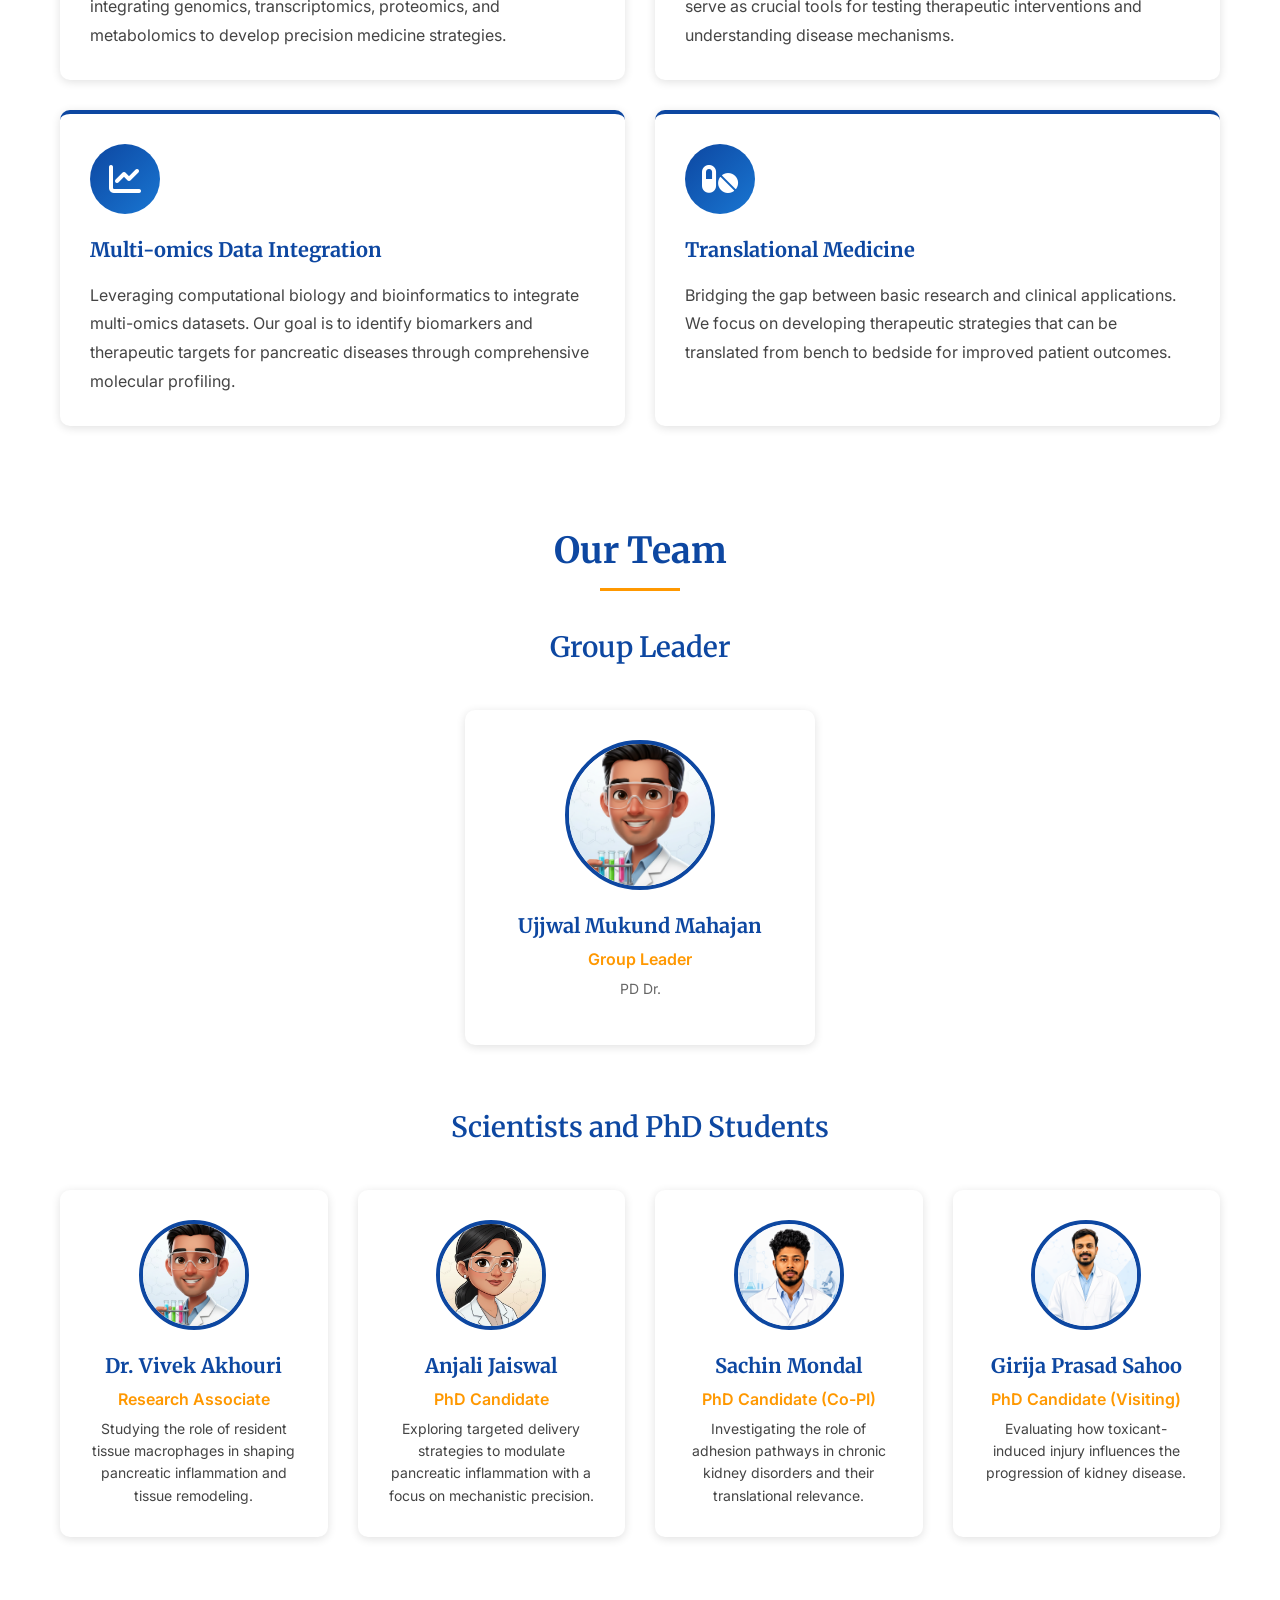
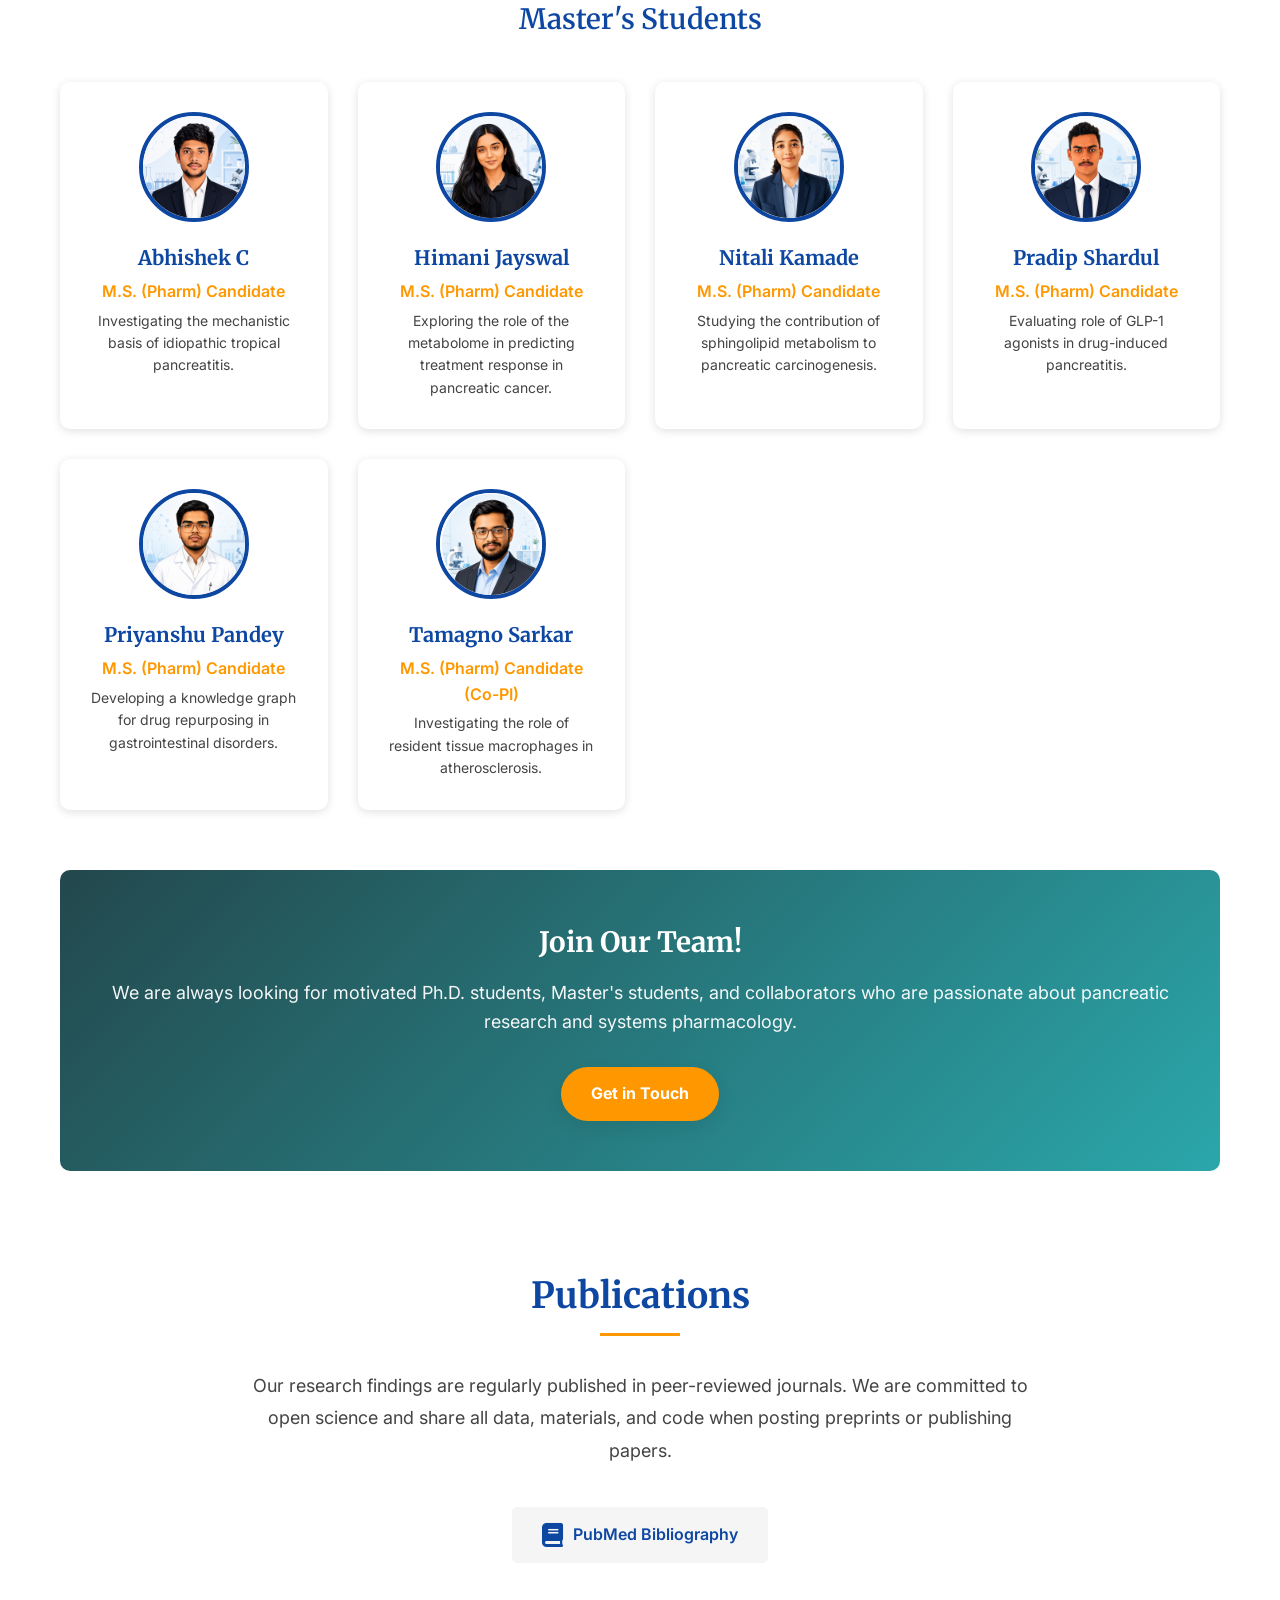
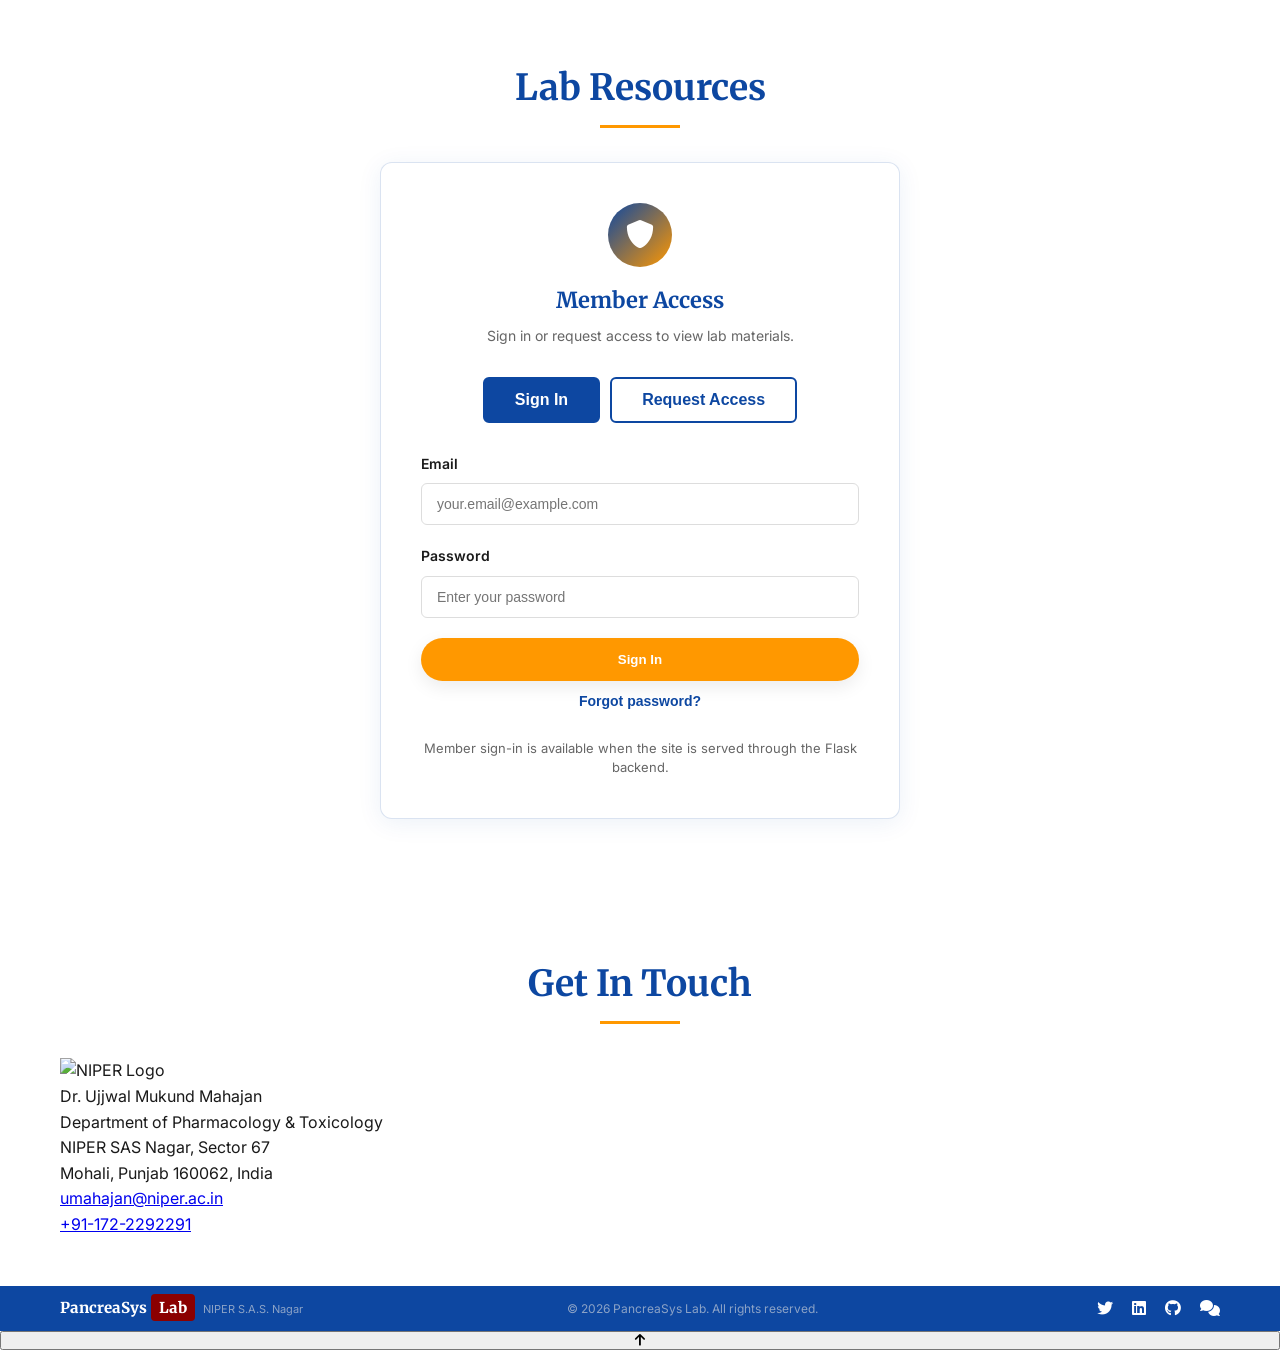
==== commit 12d10364: "pre deployment" ====
--- a/index.html
+++ b/index.html
@@ -1,409 +1,93 @@
 <!DOCTYPE html>
 <html lang="en">
-	<head>
-		<meta charset="utf-8">
-
-		<title>Lab portfolio</title>
-		<meta name="keywords" content="">
-		<meta name="description" content="">
-		<meta http-equiv="X-UA-Compatible" content="IE=Edge">
-		<meta name="viewport" content="width=device-width, initial-scale=1">
-		
-		<link rel="stylesheet" href="css/animate.min.css">
-		<link rel="stylesheet" href="css/bootstrap.min.css">
-		<link rel="stylesheet" href="css/font-awesome.min.css">
-		<link href='http://fonts.googleapis.com/css?family=Open+Sans:400,300,600,700' rel='stylesheet' type='text/css'>
-		<link rel="stylesheet" href="css/templatemo-style.css">
-		<script src="js/jquery.js"></script>
-		<script src="js/bootstrap.min.js"></script>
-        <script src="js/jquery.singlePageNav.min.js"></script>
-		<script src="js/typed.js"></script>
-		<script src="js/wow.min.js"></script>
-		<script src="js/custom.js"></script>
-	</head>
-	<body id="top">
-
-		<!-- start preloader -->
-		<div class="preloader">
-			<div class="sk-spinner sk-spinner-wave">
-     	 		<div class="sk-rect1"></div>
-       			<div class="sk-rect2"></div>
-       			<div class="sk-rect3"></div>
-      	 		<div class="sk-rect4"></div>
-      			<div class="sk-rect5"></div>
-     		</div>
-    	</div>
-    	<!-- end preloader -->
-
-        <!-- start header -->
-        <header>
+<head>
+    <meta charset="UTF-8">
+    <meta name="viewport" content="width=device-width, initial-scale=1.0">
+    <title>PancreaSys Lab - NIPER S.A.S. Nagar</title>
+    <meta name="theme-color" content="#0d47a1">
+    <link href="https://fonts.googleapis.com/css2?family=Inter:wght@300;400;600;700&family=Merriweather:wght@400;700&display=swap" rel="stylesheet">
+    <link rel="stylesheet" href="css/style.css">
+    <link rel="stylesheet" href="css/consumables-app.css">
+    <link rel="stylesheet" href="https://cdnjs.cloudflare.com/ajax/libs/font-awesome/6.0.0/css/all.min.css">
+</head>
+<body>
+    <header>
+        <div class="header-top">
             <div class="container">
-                <div class="row">
-                    <div class="col-md-3 col-sm-4 col-xs-12">
-                        <p><i class="fa fa-phone"></i><span> Phone</span>+49-89-4400-76123</p>
-                    </div>
-                    <div class="col-md-3 col-sm-4 col-xs-12">
-                        <p><i class="fa fa-envelope-o"></i><span> Email</span><a href="#">umahajan@med.lmu.de</a></p>
-                    </div>
-                    <div class="col-md-5 col-sm-4 col-xs-12">
-                        <ul class="social-icon">
-                            <li><span>Follow us on</span></li>
-                            <li><a href="https://twitter.com/umahajan1986" class="fa fa-twitter"></a></li>
-                            <li><a href="https://www.linkedin.com/in/ujjwal-mukund-mahajan-32ab97a/" class="fa fa-linkedin"></a></li>
-                        </ul>
+                <div class="contact-info">
+                    <span><i class="fas fa-phone"></i> +91-172-2292055</span>
+                    <span><i class="fas fa-envelope"></i> umahajan@niper.ac.in</span>
+                </div>
+                <div class="social-links">
+                    <a href="#" target="_blank"><i class="fab fa-twitter"></i></a>
+                    <a href="#" target="_blank"><i class="fab fa-linkedin"></i></a>
+                    <a href="#" target="_blank"><i class="fab fa-github"></i></a>
+                </div>
+            </div>
+        </div>
+        <nav class="navbar">
+            <div class="container">
+                <div class="logo">
+                    <img src="images/lab_logo.pdf" alt="PancreaSys Lab Logo" class="logo-img">
+                    <div class="logo-text">
+                        <h1><span class="logo-word primary-word">PancreaSys</span> <span class="logo-word lab-word">Lab</span></h1>
+                        <p class="logo-tag">Department of Pharmacology &amp; Toxicology</p>
                     </div>
                 </div>
+                <ul class="nav-menu">
+                    <li><a href="#home" class="active">HOME</a></li>
+                    <li><a href="#about">ABOUT</a></li>
+                    <li><a href="#research">RESEARCH</a></li>
+                    <li><a href="#team">TEAM</a></li>
+                    <li><a href="#publications">PUBLICATIONS</a></li>
+                    <li><a href="#resources">RESOURCES</a></li>
+                    <li><a href="#contact">CONTACT</a></li>
+                </ul>
+                <div class="hamburger" role="button" aria-label="Toggle navigation" aria-expanded="false" tabindex="0">
+                    <span></span>
+                    <span></span>
+                    <span></span>
+                </div>
             </div>
-        </header>
-        <!-- end header -->
+        </nav>
+    </header>
+    <!-- Sections are dynamically loaded by loader.js -->
+    <main id="sections-root">
+        <!-- Hero Section -->
+        <!-- About Section -->
+        <!-- Research Section -->
+        <!-- Team Section -->
+        <!-- Publications Section -->
+        <!-- Resources Section -->
+        <!-- Contact Section -->
+    </main>
 
-    	<!-- start navigation -->
-		<nav class="navbar navbar-default templatemo-nav" role="navigation">
-			<div class="container">
-				<div class="navbar-header">
-					<button class="navbar-toggle" data-toggle="collapse" data-target=".navbar-collapse">
-						<span class="icon icon-bar"></span>
-						<span class="icon icon-bar"></span>
-						<span class="icon icon-bar"></span>
-					</button>
-					<a href="#" class="navbar-brand">AG Mahajan</a>
-				</div>
-				<div class="collapse navbar-collapse">
-					<ul class="nav navbar-nav navbar-right">
-						<li><a href="#top">HOME</a></li>
-						<li><a href="#team">LAB MEMBERS</a></li>
-						<li><a href="#service">RESEARCH PROJECTS</a></li>
-						<li><a href="#about">PUBLICATIONS</a></li>
-						<li><a href="#portfolio">LAB ACTIVITIES</a></li>
-						<li><a href="#contact">CONTACT</a></li>
-					</ul>
-				</div>
-			</div>
-		</nav>
-		<!-- end navigation -->
-
-    	<!-- start home -->
-    	<section id="home">
-    		<div class="container">
-    			<div class="row">
-    				<div class="col-md-offset-2 col-md-8">
-    					<h1 class="wow fadeIn" data-wow-offset="50" data-wow-delay="0.9s">Welcome to the <span>Targeted Drug Delivery Lab</span></h1>
-    					<div class="element">
-                            <div class="sub-element">Within our laboratory, we are actively involved in the advancement of novel, target-centric drug delivery platforms. Our principal focus revolves around elucidating specific molecular targets, with a particular emphasis on discerning distinctive ligands tailored specifically for neoplastic cells. Additionally, our endeavors extend to the exploration of the repercussions associated with genetic manipulation during the process of pancreatic tumorigenesis.</div>
-                        </div>
-                	</div>
-    			</div>
-    		</div>
-    	</section>
-    	<!-- end home -->
-
-    	<!-- start team -->
-    	<section id="team">
-    		<div class="container">
-    			<div class="row">
-    				<div class="col-md-12">
-    					<h2 class="wow bounceIn" data-wow-offset="50" data-wow-delay="0.3s">OUR <span>TEAM</span></h2>
-    				</div>
-    				<div class="col-md-3 col-sm-6 col-xs-12 wow fadeIn" data-wow-offset="50" data-wow-delay="1.3s">
-    					<div class="team-wrapper">
-    						<img src="images/team-mahajan.jpeg" class="img-responsive team-photo" alt="team img 1">
-    							<div class="team-des">
-    								<h4>Ujjwal Mukund Mahajan</h4>
-    								<span>Group Leader</span>
-    								<p>PD Dr. rer.  med.</p>
-    							</div>
-    					</div>
-    				</div>
-    				<div class="col-md-3 col-sm-6 col-xs-12 wow fadeIn" data-wow-offset="50" data-wow-delay="1.6s">
-    					<div class="team-wrapper">
-    						<img src="images/team-alnatsha.jpg" class="img-responsive team-photo" alt="team img 2">
-    							<div class="team-des">
-    								<h4>Ahmed Alnatsha</h4>
-    								<span>Ph.D. Student</span>
-    								<p> M.S. (Biology) </p>
-    							</div>
-    					</div>
-    				</div>
-    				<div class="col-md-3 col-sm-6 col-xs-12 wow fadeIn" data-wow-offset="50" data-wow-delay="1.3s">
-    					<div class="team-wrapper">
-    						<img src="images/team-habshi.jpeg" class="img-responsive team-photo" alt="team img 3">
-    							<div class="team-des">
-    								<h4>Tahib Habshi</h4>
-    								<span>Ph.D. Student</span>
-    								<p>M.S. (Pharm)</p>
-    							</div>
-    					</div>
-    				</div>
-    				<div class="col-md-3 col-sm-6 col-xs-12 wow fadeIn" data-wow-offset="50" data-wow-delay="1.6s">
-    					<div class="team-wrapper">
-    						<img src="images/team-sikdar.jpeg" class="img-responsive team-photo" alt="team img 4">
-    							<div class="team-des">
-    								<h4>Saheri Sikdar</h4>
-    								<span>Ph.D. Student</span>
-    								<p>M.S. (Biology)</p>
-    							</div>
-    					</div>
-    				</div>
-					<div class="col-md-3 col-sm-6 col-xs-12 wow fadeIn" data-wow-offset="50" data-wow-delay="1.6s">
-    					<div class="team-wrapper">
-    						<img src="images/team-saka.jpg" class="img-responsive team-photo" alt="team img 5">
-    							<div class="team-des">
-    								<h4>Didem Saka</h4>
-    								<span>M.D. Student</span>
-    								<p>Persuing Medicine</p>
-    							</div>
-    					</div>
-    				</div>
-					<div class="col-md-3 col-sm-6 col-xs-12 wow fadeIn" data-wow-offset="50" data-wow-delay="1.6s">
-    					<div class="team-wrapper">
-    						<img src="images/team-mendia.jpg" class="img-responsive team-photo" alt="team img 6">
-    							<div class="team-des">
-    								<h4>Francesca Mendia</h4>
-    								<span>M.D. Student</span>
-    								<p>Persuing Medicine</p>
-    							</div>
-    					</div>
-    				</div>
-    				<div class="col-md-3 col-sm-6 col-xs-12 wow fadeIn" data-wow-offset="50" data-wow-delay="1.6s">
-    					<div class="team-wrapper">
-    						<img src="images/team-xu.jpg" class="img-responsive team-photo" alt="team img 7">
-    							<div class="team-des">
-    								<h4>Jianyeng Xu</h4>
-    								<span>Ph.D. Student</span>
-    								<p>CSC Fellow</p>
-    							</div>
-    					</div>
-    				</div>
-    				<div class="col-md-3 col-sm-6 col-xs-12 wow fadeIn" data-wow-offset="50" data-wow-delay="1.6s">
-    					<div class="team-wrapper">
-    						<img src="images/team-donga.png" class="img-responsive team-photo" alt="team img 8">
-    							<div class="team-des">
-    								<h4>Nirali Donga</h4>
-    								<span>Master Student</span>
-    								<p> Bachelor of Pharmacy</p>
-    							</div>
-    					</div>
-    				</div>
-    				<div class="col-md-3 col-sm-6 col-xs-12 wow fadeIn" data-wow-offset="50" data-wow-delay="1.6s">
-    					<div class="team-wrapper">
-    						<img src="images/team-gahr.jpg" class="img-responsive team-photo" alt="team img 9">
-    							<div class="team-des">
-    								<h4>Simon Gahr</h4>
-    								<span>MTA</span>
-    								<p>Research Technician</p>
-    							</div>
-    					</div>
-    				</div>
-    				</div>
-    			</div>
-    		</div>
-    	</section>
-    	<!-- end team -->
-
-<style>
-    /* Container for uniform columns */
-    .service-row {
-        display: flex;
-        flex-wrap: wrap;
-        gap: 20px;
-        justify-content: center;
-    }
-
-    /* Column style */
-    .service-column {
-        flex: 1 1 30%;
-        box-sizing: border-box;
-        max-width: 30%;
-        margin-bottom: 20px;
-    }
-
-    /* Image style for uniformity */
-    .service-column img {
-        width: 100%;
-        height: 200px; /* Set a fixed height */
-        object-fit: cover; /* Keep image aspect ratio */
-    }
-
-    /* Responsive adjustments for smaller screens */
-    @media (max-width: 768px) {
-        .service-column {
-            flex: 1 1 100%;
-            max-width: 100%;
-        }
-    }
-</style>
-
-<!-- start service -->
-<section id="service">
-    <div class="container">
-        <div class="row">
-            <div class="col-md-12">
-                <h2 class="wow bounceIn" data-wow-offset="50" data-wow-delay="0.3s">OUR <span>RESEARCH PROJECTS</span></h2>
+    <footer>
+        <div class="header-top">
+            <div class="container">
+                <div class="footer-logo">
+                    <span class="footer-logo-name"><span class="logo-word primary-word" style="color:#fff">PancreaSys</span> <span class="logo-word lab-word">Lab</span></span>
+                    <span class="footer-logo-sub">NIPER S.A.S. Nagar</span>
+                </div>
+                <div class="footer-center">
+                    <p class="footer-copy">&copy; 2026 PancreaSys Lab. All rights reserved.</p>
+                </div>
+                <div class="social-links">
+                    <a href="https://x.com/umahajan1986" target="_blank" aria-label="Twitter"><i class="fab fa-twitter"></i></a>
+                    <a href="https://www.linkedin.com/mynetwork/grow/" target="_blank" aria-label="LinkedIn"><i class="fab fa-linkedin"></i></a>
+                    <a href="https://github.com/PancreaSys-NIPER" target="_blank" aria-label="GitHub"><i class="fab fa-github"></i></a>
+                    <a href="https://matrix.to/#/@mahajanlab:matrix.org" target="_blank" aria-label="Matrix"><i class="fas fa-comments"></i></a>
+                </div>
             </div>
         </div>
-        <div class="service-row">
-            <div class="service-column wow fadeIn" data-wow-offset="50" data-wow-delay="0.6s">
-                <img src="images/portfolio-aptamers.png" class="img-responsive" alt="portfolio img 1">
-                <h4>Means and Measures to Improve treatment Efficacy in Pancreatic Cancer</h4>
-                <p>Aptamers are small oligonucleotide sequences that specifically bind to the cell of interest and carry therapeutic cargo into the cell. My focus lies on the potential of aptamers as a targeted therapeutic strategy. These small, customizable oligonucleotide sequences exhibit a unique capability to bind specifically to PDAC cells, offering a promising avenue for delivering therapeutic payloads. The compact size of aptamers is proving advantageous, particularly in navigating the dense microenvironment characteristic of PDAC. Their adaptability allows for precise customization, addressing the intricate molecular pathomechanism of PDAC. This investigation highlights the potential of aptamers as a effective and tailored tool in the realm of PDAC targeted treatment approaches.</p>
-            </div>
-            <div class="service-column wow fadeIn" data-wow-offset="50" data-wow-delay="0.9s">
-                <img src="images/portfolio-cafs.png" class="img-responsive" alt="portfolio img 2">
-                <h4>Targeting Heterogeneity of Cancer associated Fibroblasts</h4>
-                <p>The intricate interplay between tumor cells and the fibrotic stroma in pancreatic ductal adenocarcinoma (PDAC) have complex interactions. Despite the consensus on the obstructive role of the tumor stroma in PDAC treatments. This highlights the urgency of investigating the identifying specific molecular mechanisms, characterization, the regulation of cancer-associated fibroblasts (CAFs) within the tumor microenvironment to uncover molecular intricacies, providing crucial insights that can reshape our approach to treating PDAC.</p>
-            </div>
-            <div class="service-column wow fadeIn" data-wow-offset="50" data-wow-delay="1.2s">
-                <img src="images/portfolio-diagnostics.png" class="img-responsive" alt="portfolio img 3">
-                <h4>Role of Sphingolipid Rheostat in Pancreatic Cancer</h4>
-                <p>Sphingolipids metabolism emerge as critical regulators in pancreatic cancer initiation, progression, and metastasis. Enzymes such as acid sphingomyelinase (SMPD1), acid ceramidase (ASAH1), and ceramide synthases (CerSs) intricately modulate the sphingolipid rheostat. Perturbations in their expression disrupt this balance, exerting significant influence on signaling pathways in PDAC. We are identifying  the specific role of SMPD1, ASAH1, and CerSs in various PDAC models. Targeting these enzymes may offers promising insights for targeted therapeutic strategies in the context of PDAC</p>
-            </div>
-        	<div class="service-column wow fadeIn" data-wow-offset="50" data-wow-delay="1.2s">
-                <img src="images/portfolio-sphingolipid.png" class="img-responsive" alt="portfolio img 3">
-                <h4>Mutli-omics Signature for Diagnostic and Treatment Stratification of PDAC</h4>
-                <p>Leveraging multi-omics studies to refine diagnosis and treatment strategies, we are integrating genomics, transcriptomics, proteomics, and metabolomics which allows for a comprehensive molecular profile, enabling the identification of precise biomarkers and molecular subtypes in pancreatic cancer. We identified various biomarker using human samples which may use in diagnosis of PDAC patients, this approach holds the potential to personalize treatment strategies and improve outcomes in PDAC.</p>
-            </div>
-        </div>
-    </div>
-</section>
-<!-- end service -->
+    </footer>
 
-		<!-- start about -->
-		<section id="about">
-			<div class="container">
-				<div class="row">
-					<div class="col-md-12">
-    					<h2 class="wow bounceIn" data-wow-offset="50" data-wow-delay="0.3s">OUR <span>PUBLICATIONS</span></h2>
-    				</div>
-					<div class="col-md-4 col-sm-4 col-xs-12 wow fadeInLeft" data-wow-offset="50" data-wow-delay="0.6s">
-						<div class="media">
-							<div class="media-heading-wrapper">
-								<div class="media-object pull-left">
-									<i class="fa fa-book"></i>
-								</div>
-								<h3 class="media-heading">List of Publications</h3>
-							</div>
-							<div class="media-body">
-								<p> Pubmed Bibliography of <a rel="nofollow" href="https://www.ncbi.nlm.nih.gov/myncbi/ujjwal%20mukund.mahajan.1/bibliography/public/" target="_parent">AG Mahajan</a>.</p>
-							</div>
-						</div>
-					</div>
-				</div>
-			</div>
-		</section>
-		<!-- end about -->
+    <button id="backToTop" class="back-to-top" aria-label="Back to top">
+        <i class="fas fa-arrow-up"></i>
+    </button>
 
-<!-- start portfolio -->
-<section id="portfolio">
-    <div class="container">
-        <div class="row">
-            <div class="col-md-12">
-                <h2 class="wow bounceIn" data-wow-offset="50" data-wow-delay="0.3s">OUR <span>FUN CORNER</span></h2>
-            </div>
-            
-            <!-- Image 1 -->
-            <div class="col-md-2 col-sm-4 col-xs-6 wow fadeIn" data-wow-offset="50" data-wow-delay="0.6s">
-                <div class="portfolio-thumb">
-                    <img src="images/activities-oct1.png" class="img-responsive portfolio-img" alt="Oktoberfest 2023">
-                    <div class="portfolio-overlay">
-                        <h4>#Oktoberfest 2023</h4>
-                    </div>
-                </div>
-            </div>
-            
-            <!-- Image 2 -->
-            <div class="col-md-2 col-sm-4 col-xs-6 wow fadeIn" data-wow-offset="50" data-wow-delay="0.6s">
-                <div class="portfolio-thumb">
-                    <img src="images/activities-oct2.png" class="img-responsive portfolio-img" alt="Oktoberfest 2023">
-                    <div class="portfolio-overlay">
-                        <h4>#Oktoberfest 2023</h4>
-                    </div>
-                </div>
-            </div>
-
-            <!-- Image 3 -->
-            <div class="col-md-2 col-sm-4 col-xs-6 wow fadeIn" data-wow-offset="50" data-wow-delay="0.6s">
-                <div class="portfolio-thumb">
-                    <img src="images/activities-oct3.png" class="img-responsive portfolio-img" alt="Oktoberfest 2023">
-                    <div class="portfolio-overlay">
-                        <h4>#Oktoberfest 2023</h4>
-                    </div>
-                </div>
-            </div>
-
-            <!-- Image 4 -->
-            <div class="col-md-2 col-sm-4 col-xs-6 wow fadeIn" data-wow-offset="50" data-wow-delay="0.6s">
-                <div class="portfolio-thumb">
-                    <img src="images/activities-oct4.png" class="img-responsive portfolio-img" alt="Oktoberfest 2023">
-                    <div class="portfolio-overlay">
-                        <h4>#Oktoberfest 2023</h4>
-                    </div>
-                </div>
-            </div>
-
-            <!-- Image 5 -->
-            <div class="col-md-2 col-sm-4 col-xs-6 wow fadeIn" data-wow-offset="50" data-wow-delay="0.6s">
-                <div class="portfolio-thumb">
-                    <img src="images/activities-aacr.png" class="img-responsive portfolio-img" alt="AACR 2023">
-                    <div class="portfolio-overlay">
-                        <h4>#AACR 2023</h4>
-                    </div>
-                </div>
-            </div>
-
-                        <!-- Image 5 -->
-            <div class="col-md-2 col-sm-4 col-xs-6 wow fadeIn" data-wow-offset="50" data-wow-delay="0.6s">
-                <div class="portfolio-thumb">
-                    <img src="images/activities-epc.png" class="img-responsive portfolio-img" alt="AACR 2023">
-                    <div class="portfolio-overlay">
-                        <h4>#EPC 2023</h4>
-                    </div>
-                </div>
-            </div>
-
-        </div>
-    </div>
-</section>
-<!-- end portfolio -->
-
-
-
-    	<!-- start contact -->
-    	<section id="contact">
-    		<div class="container">
-    			<div class="row">
-    				<div class="col-md-12">
-    					<h2 class="wow bounceIn" data-wow-offset="50" data-wow-delay="0.3s">CONTACT <span>US</span></h2>
-    				</div>
-    				<div class="col-md-6 col-sm-6 col-xs-12 wow fadeInRight" data-wow-offset="50" data-wow-delay="0.6s">
-    					<address>
-    						<p class="address-title">OUR LAB ADDRESS</p>
-    						<span>For unsolicited master / Ph.D. theses, do write us.</span>
-    						<p><i class="fa fa-phone"></i> +49-89-4400-76123</p>
-    						<p><i class="fa fa-envelope-o"></i> umahajan@med.lmu.de</p>
-    						<p><i class="fa fa-map-marker"></i>LMU Klinikum, Department of Medicine II, Marchioninistr. 15, 81377, Munich</p>
-    					</address>
-						<div class="logos">
-                    		<img src="images/home-logos-lab.png" alt="Logo 1" style="width: 100px; height: auto; margin-right: 10px;">
-                    		<img src="images/home-logos-lmu.png" alt="Logo 2" style="width: 170px; height: auto; margin-right: 10px;">
-                		</div>
-    				</div>
-    			</div>
-    		</div>
-    	</section>
-    	<!-- end contact -->
-
-        <!-- start copyright -->
-        <footer id="copyright">
-            <div class="container">
-                <div class="row">
-                    <div class="col-md-12 text-center">
-                        <p class="wow bounceIn" data-wow-offset="50" data-wow-delay="0.3s">
-                       	Copyright &copy; 2024 AG Mahajan</p>
-                    </div>
-                </div>
-            </div>
-        </footer>
-        <!-- end copyright -->
-
-	</body>
-</html>+    <script src="js/loader.js"></script>
+    <script src="js/script.js"></script>
+    <script src="js/consumables-app.js"></script>
+</body>
+</html>
--- a/css/style.css
+++ b/css/style.css
@@ -0,0 +1,2615 @@
+* {
+    margin: 0;
+    padding: 0;
+    box-sizing: border-box;
+}
+
+:root {
+    --primary-color: #0d47a1;
+    --secondary-color: #1976d2;
+    --accent-color: #ff9800;
+    --bg-gradient-start: #e3f2fd;
+    --bg-gradient-end: #bbdefb;
+    --text-dark: #1a1a1a;
+    --text-light: #555;
+    --bg-light: #f5f5f5;
+    --white: #ffffff;
+    --shadow: 0 2px 10px rgba(0,0,0,0.12);
+    --transition: all 0.3s ease;
+}
+
+body {
+    font-family: 'Inter', system-ui, -apple-system, 'Segoe UI', Roboto, 'Helvetica Neue', Arial;
+    line-height: 1.6;
+    color: var(--text-dark);
+    overflow-x: hidden;
+    background: linear-gradient(180deg, var(--bg-gradient-start) 0%, var(--bg-gradient-end) 100%);
+    background-attachment: fixed;
+    display: flex;
+    flex-direction: column;
+    min-height: 100vh;
+    padding-top: 0;
+}
+
+header {
+    position: relative;
+    z-index: 999;
+}
+
+h1,h2,h3,h4,h5 {
+    font-family: 'Merriweather', Georgia, 'Times New Roman', serif;
+}
+
+.container {
+    max-width: 1200px;
+    margin: 0 auto;
+    padding: 0 20px;
+}
+
+main {
+    flex: 1;
+    margin-top: 0;
+}
+
+.header-top {
+    background-color: var(--primary-color);
+    color: var(--white);
+    padding: 10px 0;
+    font-size: 14px;
+    position: relative;
+    z-index: 999;
+    transition: all 0.3s ease;
+}
+
+footer .header-top {
+    position: static;
+    margin-top: 0;
+}
+
+.footer-logo {
+    display: flex;
+    align-items: baseline;
+    gap: 8px;
+}
+
+.footer-logo-name {
+    font-size: 15px;
+    font-weight: 700;
+    font-family: 'Merriweather', Georgia, serif;
+}
+
+.footer-logo-sub {
+    font-size: 11px;
+    opacity: 0.6;
+    color: #e0e0e0;
+}
+
+.footer-center {
+    flex: 1;
+    text-align: center;
+}
+
+.footer-copy {
+    font-size: 12px;
+    opacity: 0.6;
+    margin: 0;
+    color: #e0e0e0;
+}
+
+.header-top.hide {
+    padding: 0;
+    margin: 0;
+    max-height: 0;
+    overflow: hidden;
+    opacity: 0;
+}
+
+.header-top .container {
+    display: flex;
+    justify-content: space-between;
+    align-items: center;
+}
+
+.contact-info span {
+    margin-right: 20px;
+    color: #e0e0e0;
+}
+
+.contact-info i {
+    margin-right: 5px;
+}
+
+.social-links a {
+    color: var(--white);
+    margin-left: 15px;
+    font-size: 16px;
+    transition: var(--transition);
+}
+
+.social-links a:hover {
+    color: var(--accent-color);
+}
+
+.navbar {
+    background-color: var(--white);
+    box-shadow: 0 2px 10px rgba(0,0,0,0.1);
+    position: fixed;
+    top: 0;
+    left: 0;
+    right: 0;
+    width: 100%;
+    z-index: 1000;
+    transition: box-shadow 0.3s ease, top 0.3s ease;
+}
+
+.navbar.scrolled {
+    box-shadow: 0 4px 20px rgba(0,0,0,0.15);
+    background-color: rgba(255, 255, 255, 0.98);
+    backdrop-filter: blur(10px);
+}
+
+.navbar .container {
+    display: flex;
+    justify-content: space-between;
+    align-items: center;
+    padding: 15px 20px;
+}
+
+.logo h1 {
+    color: var(--primary-color);
+    font-size: 24px;
+    font-weight: 700;
+}
+
+.logo {
+    display: flex;
+    align-items: center;
+    gap: 15px;
+}
+
+.logo-img {
+    width: 120px;
+    height: auto;
+    max-width: 150px;
+}
+
+.logo-text {
+    display: flex;
+    flex-direction: column;
+}
+
+.logo-text h1 {
+    display: flex;
+    gap: 0;
+    align-items: center;
+    margin: 0;
+    font-size: 24px;
+}
+
+.logo-word {
+    font-weight: 800;
+    line-height: 1;
+}
+
+.primary-word {
+    color: #000;
+}
+
+.hero .primary-word {
+    color: #ffffff;
+}
+
+footer .primary-word {
+    color: #ffffff;
+}
+
+.lab-word {
+    color: #fff;
+    background-color: #8B0000;
+    padding: 4px 8px;
+    border-radius: 4px;
+}
+
+.logo-tag {
+    font-size: 12px;
+    color: #1976d2;
+    margin-top: 4px;
+    font-weight: 500;
+}
+
+.nav-menu {
+    display: flex;
+    list-style: none;
+    gap: 30px;
+}
+
+.nav-menu a {
+    text-decoration: none;
+    color: #333;
+    font-weight: 600;
+    font-size: 14px;
+    letter-spacing: 0.5px;
+    transition: var(--transition);
+    padding: 5px 0;
+    border-bottom: 2px solid transparent;
+}
+
+.nav-menu a:hover,
+.nav-menu a.active {
+    color: var(--primary-color);
+    border-bottom-color: var(--primary-color);
+}
+
+.hamburger {
+    display: none;
+    flex-direction: column;
+    cursor: pointer;
+}
+
+.hamburger span {
+    width: 25px;
+    height: 3px;
+    background-color: var(--primary-color);
+    margin: 3px 0;
+    transition: var(--transition);
+}
+
+.hamburger.active span:nth-child(1) {
+    transform: translateY(6px) rotate(45deg);
+}
+.hamburger.active span:nth-child(2) {
+    opacity: 0;
+    transform: translateX(-10px);
+}
+.hamburger.active span:nth-child(3) {
+    transform: translateY(-6px) rotate(-45deg);
+}
+
+.hero {
+    background: radial-gradient(circle at 10% 20%, rgba(255,255,255,0.06), transparent 20%),
+                linear-gradient(135deg, var(--primary-color) 0%, var(--secondary-color) 100%);
+    color: var(--white);
+    padding: 70px 0 60px;
+    padding-top: 100px;
+    text-align: center;
+}
+
+.hero-content h1 {
+    font-size: 48px;
+    margin-bottom: 14px;
+    animation: fadeInUp 1s ease;
+}
+
+.hero-subtitle {
+    font-size: 24px;
+    margin-bottom: 14px;
+    opacity: 0.9;
+    animation: fadeInUp 1s ease 0.2s backwards;
+}
+
+.hero-description {
+    font-size: 18px;
+    max-width: 800px;
+    margin: 0 auto 24px;
+    line-height: 1.7;
+    opacity: 0.9;
+    animation: fadeInUp 1s ease 0.4s backwards;
+}
+
+.hero-buttons {
+    display: flex;
+    gap: 20px;
+    justify-content: center;
+    animation: fadeInUp 1s ease 0.6s backwards;
+}
+
+.btn {
+    display: inline-block;
+    padding: 12px 28px;
+    text-decoration: none;
+    border-radius: 999px;
+    font-weight: 700;
+    transition: var(--transition);
+    border: 2px solid transparent;
+    box-shadow: 0 6px 18px rgba(10,10,10,0.08);
+}
+
+.btn-primary {
+    background-color: var(--accent-color);
+    color: #fff;
+}
+
+.btn-primary:hover {
+    background-color: #e68900;
+    transform: translateY(-2px);
+    box-shadow: 0 5px 15px rgba(0,0,0,0.2);
+}
+
+.btn-secondary {
+    background-color: transparent;
+    color: var(--white);
+    border-color: var(--white);
+}
+
+.btn-secondary:hover {
+    background-color: var(--white);
+    color: var(--primary-color);
+}
+
+.btn-small {
+    padding: 8px 20px;
+    font-size: 14px;
+}
+
+@keyframes fadeInUp {
+    from {
+        opacity: 0;
+        transform: translateY(30px);
+    }
+    to {
+        opacity: 1;
+        transform: translateY(0);
+    }
+}
+
+section {
+    padding: 48px 0;
+}
+
+.section-title {
+    text-align: center;
+    font-size: 36px;
+    color: var(--primary-color);
+    margin-bottom: 34px;
+    position: relative;
+    padding-bottom: 12px;
+}
+
+.section-title::after {
+    content: '';
+    position: absolute;
+    bottom: 0;
+    left: 50%;
+    transform: translateX(-50%);
+    width: 80px;
+    height: 3px;
+    background-color: var(--accent-color);
+}
+
+.about-section {
+    background-color: transparent;
+}
+
+.about-visual {
+    margin-bottom: 50px;
+    border-radius: 10px;
+    overflow: hidden;
+    box-shadow: 0 5px 20px rgba(0,0,0,0.1);
+    max-width: 600px;
+    margin-left: auto;
+    margin-right: auto;
+}
+
+.about-hero-image {
+    width: 100%;
+    height: auto;
+    display: block;
+}
+
+.about-content {
+    display: grid;
+    grid-template-columns: repeat(auto-fit, minmax(300px, 1fr));
+    gap: 30px;
+}
+
+.about-card {
+    background-color: var(--white);
+    padding: 28px;
+    border-radius: 10px;
+    box-shadow: var(--shadow);
+    text-align: center;
+    transition: var(--transition);
+}
+
+.about-card:hover {
+    transform: translateY(-10px);
+    box-shadow: 0 5px 20px rgba(0,0,0,0.15);
+}
+
+.about-card i {
+    font-size: 48px;
+    color: var(--primary-color);
+    margin-bottom: 20px;
+}
+
+.about-card h3 {
+    font-size: 24px;
+    color: var(--primary-color);
+    margin-bottom: 15px;
+}
+
+.about-card p {
+    color: #444;
+    line-height: 1.8;
+}
+
+.research-grid {
+    display: grid;
+    grid-template-columns: repeat(2, 1fr);
+    gap: 30px;
+}
+
+.research-card {
+    background-color: var(--white);
+    padding: 30px;
+    border-radius: 10px;
+    box-shadow: var(--shadow);
+    transition: var(--transition);
+    border-top: 4px solid var(--primary-color);
+    overflow: hidden;
+}
+
+.research-image {
+    width: 100%;
+    height: 150px;
+    object-fit: cover;
+    border-radius: 5px;
+    margin-bottom: 15px;
+}
+
+.research-card:hover {
+    transform: translateY(-5px);
+    box-shadow: 0 5px 20px rgba(0,0,0,0.15);
+}
+
+.research-icon {
+    width: 70px;
+    height: 70px;
+    background: linear-gradient(135deg, var(--primary-color), var(--secondary-color));
+    border-radius: 50%;
+    display: flex;
+    align-items: center;
+    justify-content: center;
+    margin-bottom: 20px;
+}
+
+.research-icon i {
+    font-size: 32px;
+    color: var(--white);
+}
+
+.research-card h3 {
+    font-size: 20px;
+    color: var(--primary-color);
+    margin-bottom: 15px;
+}
+
+.research-card p {
+    color: #444;
+    line-height: 1.8;
+}
+
+.team-section {
+    background-color: transparent;
+}
+
+.team-group {
+    margin-bottom: 60px;
+}
+
+.team-group-title {
+    text-align: center;
+    font-size: 28px;
+    color: var(--primary-color);
+    margin-bottom: 40px;
+    font-weight: 600;
+}
+
+.team-grid {
+    display: grid;
+    grid-template-columns: repeat(4, 1fr);
+    gap: 30px;
+    margin-bottom: 30px;
+}
+
+.team-leader {
+    grid-template-columns: 1fr;
+    max-width: 350px;
+    margin: 0 auto;
+}
+
+.team-leader .member-photo {
+    width: 150px;
+    height: 150px;
+}
+
+.team-grid:not(.team-leader) .member-photo {
+    width: 110px;
+    height: 110px;
+}
+
+.team-member {
+    background-color: var(--white);
+    padding: 30px;
+    border-radius: 10px;
+    box-shadow: var(--shadow);
+    text-align: center;
+    transition: var(--transition);
+}
+
+.team-member:hover {
+    transform: translateY(-5px);
+    box-shadow: 0 5px 20px rgba(0,0,0,0.15);
+}
+
+.member-photo {
+    width: 150px;
+    height: 150px;
+    margin: 0 auto 20px;
+    border-radius: 50%;
+    overflow: hidden;
+    border: 4px solid var(--primary-color);
+}
+
+.member-photo img {
+    width: 100%;
+    height: 100%;
+    object-fit: cover;
+}
+
+.team-member h3 {
+    font-size: 20px;
+    color: var(--primary-color);
+    margin-bottom: 5px;
+}
+
+.member-role {
+    color: var(--accent-color);
+    font-weight: 600;
+    margin-bottom: 5px;
+}
+
+.member-title {
+    color: #666;
+    font-size: 14px;
+    margin-bottom: 15px;
+}
+
+.member-description {
+    color: #444;
+    line-height: 1.6;
+    font-size: 14px;
+}
+
+.alumni-grid {
+    grid-template-columns: repeat(4, 1fr);
+}
+
+.alumni-member {
+    padding: 25px;
+    display: flex;
+    flex-direction: column;
+    justify-content: center;
+}
+
+.alumni-member h3 {
+    margin-bottom: 8px;
+}
+
+.member-duration {
+    color: var(--secondary-color);
+    font-weight: 600;
+    font-size: 15px;
+    margin-bottom: 12px;
+}
+
+.join-team {
+    background: linear-gradient(135deg, rgba(23,62,67,0.95), rgba(31,162,166,0.95));
+    color: var(--white);
+    padding: 50px;
+    border-radius: 10px;
+    text-align: center;
+}
+
+.join-team h3 {
+    font-size: 28px;
+    margin-bottom: 15px;
+}
+
+.join-team p {
+    font-size: 18px;
+    margin-bottom: 30px;
+    opacity: 0.95;
+}
+
+.publications-section {
+    background-color: transparent;
+}
+
+.publications-content {
+    max-width: 800px;
+    margin: 0 auto;
+    text-align: center;
+}
+
+.publications-intro {
+    font-size: 18px;
+    color: #444;
+    margin-bottom: 40px;
+    line-height: 1.8;
+}
+
+.publication-links {
+    display: flex;
+    justify-content: center;
+    gap: 30px;
+    flex-wrap: wrap;
+}
+
+.publication-link {
+    display: flex;
+    align-items: center;
+    gap: 10px;
+    padding: 15px 30px;
+    background-color: var(--bg-light);
+    border-radius: 5px;
+    text-decoration: none;
+    color: var(--primary-color);
+    font-weight: 600;
+    transition: var(--transition);
+}
+
+.publication-link:hover {
+    background-color: var(--primary-color);
+    color: var(--white);
+    transform: translateY(-3px);
+    box-shadow: var(--shadow);
+}
+
+.publication-link i {
+    font-size: 24px;
+}
+
+.resources-section {
+    background-color: transparent;
+}
+
+.authorized-resources {
+    background: linear-gradient(135deg, rgba(23,62,67,0.05), rgba(31,162,166,0.05));
+    border: 2px solid var(--primary-color);
+    border-radius: 10px;
+    padding: 40px;
+    margin-bottom: 60px;
+}
+
+.auth-header {
+    text-align: center;
+    margin-bottom: 30px;
+}
+
+.auth-header h3 {
+    font-size: 24px;
+    color: var(--primary-color);
+    margin-bottom: 10px;
+}
+
+.auth-header p {
+    color: #666;
+    font-size: 14px;
+}
+
+.auth-toggle {
+    text-align: center;
+    margin-bottom: 20px;
+    display: flex !important;
+    justify-content: center;
+    gap: 10px !important;
+}
+
+.auth-form-container {
+    max-width: 400px;
+    margin: 0 auto 30px;
+    background: var(--white);
+    padding: 30px;
+    border-radius: 8px;
+    box-shadow: var(--shadow);
+}
+
+.auth-form {
+    display: flex;
+    flex-direction: column;
+    gap: 15px;
+}
+
+.auth-hint {
+    text-align: center;
+    color: #666;
+    margin-top: 15px;
+    font-size: 12px;
+}
+
+.authorized-grid {
+    display: grid;
+    grid-template-columns: repeat(auto-fit, minmax(280px, 1fr));
+    gap: 25px;
+}
+
+.public-resources {
+    margin-top: 60px;
+}
+
+.resources-heading {
+    text-align: center;
+    font-size: 24px;
+    color: var(--primary-color);
+    margin-bottom: 40px;
+    font-weight: 600;
+}
+
+.resources-grid {
+    display: grid;
+    grid-template-columns: repeat(auto-fit, minmax(300px, 1fr));
+    gap: 30px;
+}
+
+.resource-card {
+    background-color: var(--white);
+    padding: 30px;
+    border-radius: 10px;
+    box-shadow: var(--shadow);
+    text-align: center;
+    transition: var(--transition);
+}
+
+.resource-card:hover {
+    transform: translateY(-5px);
+    box-shadow: 0 5px 20px rgba(0,0,0,0.15);
+}
+
+.resource-card i {
+    font-size: 48px;
+    color: var(--primary-color);
+    margin-bottom: 20px;
+}
+
+.resource-card h3 {
+    font-size: 20px;
+    color: var(--primary-color);
+    margin-bottom: 15px;
+}
+
+.resource-card p {
+    color: #444;
+    margin-bottom: 20px;
+    line-height: 1.6;
+}
+
+/* Auth Container */
+.auth-container {
+    background: var(--white);
+    border: 1px solid rgba(13,71,161,0.15);
+    border-radius: 12px;
+    padding: 40px;
+    margin-bottom: 40px;
+    max-width: 520px;
+    margin-left: auto;
+    margin-right: auto;
+    box-shadow: 0 4px 24px rgba(13,71,161,0.08);
+}
+
+.auth-lock-icon {
+    width: 64px;
+    height: 64px;
+    background: linear-gradient(135deg, var(--primary-color), var(--accent-color, #1fa2a6));
+    border-radius: 50%;
+    display: flex;
+    align-items: center;
+    justify-content: center;
+    margin: 0 auto 16px;
+}
+
+.auth-lock-icon i {
+    font-size: 28px;
+    color: #fff;
+}
+
+.auth-header {
+    text-align: center;
+    margin-bottom: 30px;
+}
+
+.auth-header h3 {
+    font-size: 22px;
+    color: var(--primary-color);
+    margin-bottom: 6px;
+    font-weight: 700;
+}
+
+.auth-header p {
+    color: #666;
+    font-size: 14px;
+}
+
+.btn-block {
+    width: 100%;
+}
+
+/* Auth tabs (compact) */
+.auth-tabs {
+    display: flex;
+    gap: 10px;
+    justify-content: center;
+    margin-bottom: 30px;
+}
+
+.auth-tab-btn {
+    padding: 12px 30px;
+    border-radius: 6px;
+    border: 2px solid var(--primary-color);
+    background: #fff;
+    color: var(--primary-color);
+    cursor: pointer;
+    font-size: 16px;
+    font-weight: 600;
+    transition: all 0.3s ease;
+}
+
+.auth-tab-btn:hover {
+    background: rgba(13,71,161,0.1);
+}
+
+.auth-tab-btn.active {
+    background: var(--primary-color);
+    color: #fff;
+}
+
+/* Auth Forms */
+.auth-forms {
+    position: relative;
+}
+
+.auth-form-panel {
+    display: none;
+}
+
+.auth-form-panel.active {
+    display: block;
+}
+
+.auth-form {
+    display: flex;
+    flex-direction: column;
+    gap: 20px;
+}
+
+.auth-form-actions {
+    display: flex;
+    flex-direction: column;
+    gap: 12px;
+}
+
+.auth-form .form-group {
+    display: flex;
+    flex-direction: column;
+    gap: 8px;
+}
+
+.auth-form label {
+    font-weight: 600;
+    color: var(--text-color);
+    font-size: 14px;
+}
+
+.auth-form input {
+    padding: 12px 15px;
+    border: 1px solid #ddd;
+    border-radius: 6px;
+    font-size: 14px;
+    transition: border-color 0.3s ease;
+}
+
+.auth-form input:focus {
+    outline: none;
+    border-color: var(--primary-color);
+    box-shadow: 0 0 0 3px rgba(13,71,161,0.1);
+}
+
+.auth-note {
+    text-align: center;
+    color: #666;
+    font-size: 13px;
+    margin-top: 10px;
+    line-height: 1.5;
+}
+
+.auth-text-button {
+    align-self: center;
+    background: none;
+    border: none;
+    color: var(--primary-color);
+    cursor: pointer;
+    font-size: 14px;
+    font-weight: 600;
+    padding: 0;
+}
+
+.auth-text-button:hover {
+    text-decoration: underline;
+}
+
+/* Approval Link Section */
+.approval-box {
+    background: #f8fffe;
+    padding: 30px;
+    border-radius: 10px;
+    border: 1px solid #c8e6c9;
+    text-align: center;
+}
+
+.approval-success-icon {
+    font-size: 40px;
+    color: #4caf50;
+    margin-bottom: 12px;
+}
+
+.approval-box h4 {
+    color: #2e7d32;
+    font-size: 20px;
+    margin-bottom: 10px;
+}
+
+.approval-box p {
+    color: #555;
+    line-height: 1.6;
+}
+
+.approval-link-container {
+    display: flex;
+    gap: 10px;
+    margin: 20px 0;
+}
+
+.approval-link-container input {
+    flex: 1;
+    padding: 12px;
+    border: 1px solid #ddd;
+    border-radius: 6px;
+    font-size: 13px;
+    background: #f5f5f5;
+}
+
+.approval-steps {
+    text-align: left;
+    background: #f9f9f9;
+    padding: 15px 15px 15px 30px;
+    border-radius: 6px;
+    margin: 20px 0;
+    font-size: 14px;
+    line-height: 1.9;
+    color: #555;
+}
+
+/* Member Dashboard */
+.member-info {
+    background: #e3f2fd;
+    padding: 20px;
+    border-radius: 8px;
+    text-align: center;
+    margin-bottom: 30px;
+}
+
+.member-info p {
+    margin-bottom: 15px;
+    font-size: 16px;
+}
+
+/* Resources Content */
+#resourcesContent {
+    margin-top: 40px;
+}
+
+.auth-tabs .tab-btn {
+
+.contact-section {
+    background-color: transparent;
+    padding: 48px 0;
+}
+
+.section-subtitle {
+    text-align: center;
+    color: #666;
+    font-size: 18px;
+    max-width: 800px;
+    margin: -8px auto 28px;
+    line-height: 1.6;
+}
+
+.contact-wrapper {
+    margin-bottom: 0;
+}
+
+.contact-visit-card {
+    background: linear-gradient(135deg, rgba(255, 255, 255, 0.98), rgba(245, 248, 255, 0.98));
+    border: 1px solid rgba(13, 71, 161, 0.12);
+    border-radius: 24px;
+    box-shadow: 0 15px 40px rgba(0, 0, 0, 0.08);
+    padding: 28px;
+    display: grid;
+    gap: 24px;
+    max-width: 900px;
+    margin: 0 auto;
+}
+
+.contact-card-brand {
+    display: flex;
+    align-items: center;
+    gap: 20px;
+    flex-wrap: wrap;
+    padding-bottom: 18px;
+    border-bottom: 1px solid #e8eef8;
+}
+
+.contact-logo-group {
+    display: flex;
+    align-items: center;
+    gap: 14px;
+    flex-shrink: 0;
+}
+
+.contact-logo-img {
+    height: 70px;
+    width: auto;
+    object-fit: contain;
+}
+
+.contact-logo-img-small {
+    height: 56px;
+    opacity: 0.95;
+}
+
+.contact-eyebrow {
+    margin: 0 0 4px;
+    font-size: 12px;
+    font-weight: 700;
+    letter-spacing: 0.24em;
+    text-transform: uppercase;
+    color: var(--secondary-color);
+}
+
+.contact-card-brand h3 {
+    margin: 0 0 6px;
+    font-size: 24px;
+    color: var(--text-dark);
+}
+
+.contact-summary {
+    margin: 0;
+    color: #64748b;
+    font-size: 15px;
+    line-height: 1.6;
+}
+
+.contact-card-info {
+    display: grid;
+    gap: 14px;
+}
+
+.contact-card-row {
+    display: flex;
+    gap: 14px;
+    align-items: flex-start;
+    padding: 12px 0;
+    border-bottom: 1px solid #eef3f9;
+}
+
+.contact-card-row:last-child {
+    border-bottom: 0;
+    padding-bottom: 0;
+}
+
+.contact-card-label {
+    display: flex;
+    align-items: center;
+    gap: 8px;
+    min-width: 88px;
+    color: var(--primary-color);
+    font-weight: 700;
+    font-size: 14px;
+}
+
+.contact-card-label i {
+    font-size: 15px;
+}
+
+.contact-card-row p {
+    margin: 0;
+    color: #475569;
+    font-size: 15px;
+    line-height: 1.7;
+}
+
+.contact-card-row a {
+    color: var(--primary-color);
+    font-weight: 600;
+    text-decoration: none;
+}
+
+.contact-card-row a:hover {
+    color: var(--secondary-color);
+    text-decoration: underline;
+}
+
+.contact-info-card {
+    background: var(--white);
+    padding: 22px 24px;
+    border-radius: 15px;
+    box-shadow: 0 4px 15px rgba(0,0,0,0.08);
+    transition: all 0.3s ease;
+    border: 2px solid transparent;
+    height: 100%;
+    display: flex;
+    flex-direction: column;
+}
+
+.contact-info-card:hover {
+    transform: translateY(-5px);
+    box-shadow: 0 8px 30px rgba(0,0,0,0.12);
+    border-color: var(--primary-color);
+}
+
+.contact-card-header {
+    display: flex;
+    align-items: center;
+    gap: 15px;
+    margin-bottom: 12px;
+}
+
+.contact-icon-wrapper {
+    width: 44px;
+    height: 44px;
+    background: linear-gradient(135deg, var(--primary-color), var(--secondary-color));
+    border-radius: 12px;
+    display: flex;
+    align-items: center;
+    justify-content: center;
+    flex-shrink: 0;
+}
+
+.contact-icon-wrapper i {
+    font-size: 18px;
+    color: var(--white);
+}
+
+.contact-info-card h3 {
+    font-size: 20px;
+    color: var(--text-color);
+    margin: 0;
+    font-weight: 600;
+}
+
+.contact-card-text {
+    color: #444;
+    font-size: 14px;
+    line-height: 1.6;
+    margin-bottom: 0;
+    flex-grow: 1;
+}
+
+.contact-card-text a,
+.contact-detail-item a {
+    color: var(--primary-color);
+    text-decoration: none;
+    font-weight: 600;
+    transition: var(--transition);
+}
+
+.contact-card-text a:hover,
+.contact-detail-item a:hover {
+    color: var(--secondary-color);
+    text-decoration: underline;
+}
+
+.contact-card-subtext {
+    color: #888;
+    font-size: 13px;
+    font-style: italic;
+    margin-top: auto;
+}
+
+.contact-content {
+    display: grid;
+    grid-template-columns: repeat(auto-fit, minmax(260px, 1fr));
+    gap: 20px;
+    align-items: start;
+}
+
+.contact-info-box h3,
+.contact-form-box h3 {
+    font-size: 18px;
+    color: var(--primary-color);
+    margin-bottom: 12px;
+}
+
+.contact-info-box p {
+    color: #555;
+    margin-bottom: 12px;
+    line-height: 1.4;
+    font-size: 14px;
+}
+
+.contact-details {
+    display: flex;
+    flex-direction: column;
+    gap: 12px;
+}
+
+.contact-item {
+    display: flex;
+    gap: 12px;
+    align-items: flex-start;
+}
+
+.contact-item i {
+    font-size: 18px;
+    color: var(--primary-color);
+    margin-top: 2px;
+}
+
+.contact-item h4 {
+    color: var(--primary-color);
+    margin: 0 0 4px 0;
+    font-size: 14px;
+}
+
+.contact-item p {
+    color: #444;
+    line-height: 1.4;
+    margin: 0;
+    font-size: 13px;
+}
+
+.contact-form {
+    display: flex;
+    flex-direction: column;
+    gap: 20px;
+}
+
+.form-group input,
+.form-group textarea {
+    width: 100%;
+    padding: 12px;
+    border: 1px solid #ddd;
+    border-radius: 5px;
+    font-family: inherit;
+    font-size: 14px;
+    transition: var(--transition);
+}
+
+.form-group input:focus,
+.form-group textarea:focus {
+    outline: none;
+    border-color: var(--primary-color);
+}
+
+.form-group textarea {
+    resize: vertical;
+}
+
+.connect-section {
+    margin-top: 60px;
+    text-align: center;
+}
+
+.connect-title {
+    font-size: 32px;
+    color: var(--primary-color);
+    margin-bottom: 15px;
+    font-weight: 700;
+}
+
+.connect-description {
+    color: #666;
+    font-size: 16px;
+    max-width: 700px;
+    margin: 0 auto 40px;
+    line-height: 1.6;
+}
+
+.connect-grid {
+    display: grid;
+    grid-template-columns: repeat(auto-fit, minmax(280px, 1fr));
+    gap: 30px;
+    margin-top: 40px;
+}
+
+footer {
+    background: #0d1b3e;
+    color: var(--white);
+    padding: 12px 0;
+    margin-top: 60px;
+    position: relative;
+}
+
+footer::before {
+    content: '';
+    position: absolute;
+    top: -30px;
+    left: 0;
+    width: 100%;
+    height: 30px;
+    background: url("data:image/svg+xml,%3Csvg xmlns='http://www.w3.org/2000/svg' viewBox='0 0 1200 120' preserveAspectRatio='none'%3E%3Cpath d='M321.39,56.44c58-10.79,114.16-30.13,172-41.86,82.39-16.72,168.19-17.73,250.45-.39C823.78,31,906.67,72,985.66,92.83c70.05,18.48,146.53,26.09,214.34,3V0H0V27.35A600.21,600.21,0,0,0,321.39,56.44Z' fill='%23f8f9fa'/%3E%3C/svg%3E") no-repeat;
+    background-size: cover;
+}
+
+.footer-bar {
+    display: flex;
+    align-items: center;
+    justify-content: space-between;
+    flex-wrap: wrap;
+    gap: 12px;
+}
+
+.footer-logo {
+    display: flex;
+    align-items: baseline;
+    gap: 8px;
+}
+
+.footer-logo-name {
+    font-size: 15px;
+    font-weight: 700;
+}
+
+.footer-logo-sub {
+    font-size: 11px;
+    opacity: 0.5;
+}
+
+.footer-copy {
+    font-size: 11px;
+    opacity: 0.5;
+    margin: 0;
+}
+
+.footer-social {
+    display: flex;
+    gap: 6px;
+}
+
+.footer-social a {
+    width: 30px;
+    height: 30px;
+    background: rgba(255,255,255,0.08);
+    border-radius: 6px;
+    display: flex;
+    align-items: center;
+    justify-content: center;
+    color: var(--white);
+    text-decoration: none;
+    transition: background 0.2s ease, transform 0.2s ease;
+    font-size: 13px;
+}
+
+.footer-social a:hover {
+    background: rgba(255,152,0,0.25);
+    transform: translateY(-2px);
+}
+
+.footer-section h3 {
+    font-size: 18px;
+    margin-bottom: 15px;
+    font-weight: 700;
+    color: var(--white);
+    position: relative;
+    padding-bottom: 8x;
+}
+
+.footer-section h3::after {
+    content: '';
+    position: absolute;
+    bottom: 0;
+    left: 0;
+    width: 30px;
+    height: 2px;
+    background: var(--accent-color);
+    border-radius: 2px;
+}
+
+.footer-about p {
+    opacity: 0.95;
+    line-height: 1.6;
+    margin-bottom: 15px;
+    font-size: 13px;
+}
+
+.footer-contact-columns {
+    display: flex;
+    flex-direction: column;
+    gap: 12px;
+    margin-bottom: 15px;
+}
+
+.footer-intro {
+    font-size: 13px;
+    opacity: 0.9;
+    margin-bottom: 15px;
+    line-height: 1.5;
+}
+
+.contact-col {
+    display: flex;
+    align-items: flex-start;
+    gap: 10px;
+    font-size: 13px;
+}
+
+.contact-icon {
+    width: 32px;
+    height: 32px;
+    background: rgba(255,152,0,0.15);
+    border-radius: 8x;
+    display: flex;
+    align-items: center;
+    justify-content: center;
+    flex-shrink: 0;
+}
+
+.contact-icon i {
+    color: var(--accent-color);
+    font-size: 14px;
+}
+
+.contact-details h4 {
+    font-size: 13px;
+    font-weight: 600;
+    margin-bottom: 2px;
+    color: var(--white);
+}
+
+.contact-details p {
+    opacity: 0.9;
+    line-height: 1.5;
+    font-size: 12px;
+}
+
+.contact-details a {
+    color: var(--accent-color);
+    text-decoration: none;
+}
+
+.contact-details a:hover {
+    text-decoration: underline;
+}
+
+.contact-note {
+    opacity: 0.7;
+    font-size: 11px;
+    font-style: italic;
+}
+
+.footer-social-section {
+    margin-top: 15px;
+    padding-top: 15px;
+    border-top: 1px solid rgba(255,255,255,0.1);
+}
+
+.footer-social-section h4 {
+    font-size: 14px;
+    font-weight: 600;
+    margin-bottom: 6px;
+    color: var(--white);
+}
+
+.social-desc {
+    font-size: 12px;
+    opacity: 0.8;
+    margin-bottom: 10px;
+    line-height: 1.4;
+}
+
+.footer-social {
+    display: flex;
+    flex-wrap: wrap;
+    gap: 8x;
+}
+
+.footer-social a {
+    display: flex;
+    align-items: center;
+    gap: 6px;
+    color: var(--white);
+    text-decoration: none;
+    padding: 6px 10px;
+    background: rgba(255,255,255,0.08);
+    border-radius: 6px;
+    transition: all 0.3s ease;
+    font-size: 12px;
+}
+
+.footer-social a:hover {
+    background: rgba(255,152,0,0.2);
+    transform: translateY(-2px);
+}
+
+.footer-social a i {
+    font-size: 14px;
+    color: var(--accent-color);
+}
+
+.footer-contact-info {
+    margin-top: 15px;
+}
+
+.footer-contact-info p {
+    display: flex;
+    align-items: center;
+    gap: 8x;
+    margin-bottom: 8x;
+    opacity: 0.9;
+    font-siz 12
+.foooadding-left: 15px;
+}
+
+.footer-contact-info p:hover::before {
+    opacity: 1;
+    left: 0;
+}
+
+.footer-con15ct-info i {
+    width: 16px;
+    color: var(--accent-color);
+    font-size: 12px;
+}
+
+.footer-section ul {
+    list-style: none;
+}15
+
+.footer-section ul li {
+    margin-bottom: 8px;
+}
+
+.footer-section ul li a {
+    color: var(--white);
+    text-decoration: none;
+    opacity160.85;
+    transition: all 0.3s ease;
+    display: inl4ne-block;
+    font-size: 13px;
+    position: relative;
+}
+
+.footer-section ul li a::before {
+    content: '›';
+    position: absolute;
+    left: -12px;8
+    opacity: 0;
+    transition: all 0.3s ease;
+}
+
+.footer-section ul li a:hover {
+    opacity: 1;
+    padding-left: 12px;
+    color: var(--accent-color);
+}3
+
+.footer-section ul li a:hover::before {
+    opacity: 1;
+    left: 0;
+}
+
+.back-to-top2{
+    position: fixed;
+    bottom: 30px;
+    right: 30px;
+    width: 50px;
+    height: 50px;
+    background: linear-gradient(135deg, var(--primary-color), var(--secondary-color));
+    color: var(--wh2te);
+    border: none;
+    border-radius: 50%;
+    cursor: pointer;
+    display: none;
+    aligntx
+.foonng:
+
+.footer-links-extra a {
+    color: var(--white);
+    text-decoration: none;
+    opacity: 0.85;
+    transition: all 0.3s ease;
+    font-size: 13px;
+    display: flex;
+    align-items: center;
+    gap: 6px;
+}
+
+.footer-links-extra a i {
+    font-size: 12px;
+    color: var(--accent-color);
+    transition: transform 0.3s ease;
+}
+
+.footer-links-extra a:hover {
+    opacity: 1;
+    padding-left: 5px;
+}
+
+.footer-links-extra a:hover i {
+    transform: scale(1.2);
+}
+
+.footer-newsletter {
+    margin-top: 20px;
+    padding-top: 15px;-r
+
+.footer-newsletter p {
+    font-size: 12px;
+    opacity: 0.8;
+    margin-bottom: 10px;
+}8
+
+.newsletter-form {
+    display: flex;
+    gap: 6px;
+}
+
+.newsletter-form input {
+    flex: 1;3
+    padding: 8px 12px;
+    border: 1px solid rgba(255,255,255,0.3);
+    borde6-radius: 6px;
+    background: rgba(255,255,255,0.1);
+    color: var(--white);
+    font-size: 12px;
+    transition: 2ll 0.3s ease;
+}
+
+.newsletter-form input::placeholder {
+    color: rgba(255,255,255,0.6);
+}
+
+.newsletter-form i5put:focus {
+    outline: none;
+    border-color: var(--accent-color);
+    background: rgba(255,255,255,0.15);
+}
+
+.newsletter-form button {
+    padding: 8px 14px;
+    background: 2ar(--accent-color);
+    border: none;1
+    border-radius: 6px;
+    color: var(--white);
+    cursor: pointer;
+    transition: all 0.3s ease;
+    font-size: 14px;
+}6
+
+.newsletter-form button:hover {
+    background: var(--primary-color);
+    transform: translateY(-2px);
+    box-shadow: 2 4px 12px rgba(0,0,0,0.3);
+}
+0
+.footer-bottom {
+    text-align: center;
+    padding-top: 20px;
+    border-top: 1px solid rgba(255,255,255,0.2);
+    margi6-top: 10px;
+}
+
+.footer-bottom p {
+    opacity: 0.85;
+    margin-bo8om: 2px;
+    font-size: 13px;
+}6
+
+.footer-credits {
+    font-size: 12px;
+    opacity: 0.7;
+    margin-top: 4px;
+    font-style: italic;
+}
+
+.connect-card {
+    background: var(--white);
+    padding: 35px 25px;
+    border-radius: 12px;
+    box-shadow: 0 2px 10px rgba(0,0,0,0.08);
+    transition: all 0.3s ease;
+    text-decoration: none;
+    display: flex;
+    flex-direction: column;
+    align-ite8: c14ter;
+    text-align: center;
+    border: 2px solid transparent;
+}6
+
+.connect-card:hover {
+    transform: translateY(-8px);
+    box-shadow: 4 8px 25px rgba(0,0,0,0.15);
+    border-color: var(--primary-color);
+}
+
+.connect-icon {
+    width: 70px;
+    height: 70px;
+    background: linear-gradient(135deg, var(--primary-color), var(--secondary-color));
+    border-radius: 50%;
+    display: flex;
+    align-items: center;
+    justify-conte20: center;
+    margin-bottom: 20px;
+    transition: 1ll 0.3s ease;
+}
+
+.connect-card:hover .connect-icon {
+    transform: scale(1.1);
+    box-shadow: 0 54x 20px rgba(13,71,161,0.3);
+}3
+
+.connect-icon i {
+    font-size: 32px;
+    color: var(-2white);
+}
+4
+.connect-card h4 {
+    font-size: 20px;
+    color: var(--text-color);
+    margin-bottom: 12px;
+    font-weight: 600;
+}
+
+.connect-card p {
+    color: #666;
+    font-size: 14px;
+    line-height: 1.6;
+    margin: 0;
+}
+
+footer {
+    background: radial-gradient(circle at 10% 20%, rgba(255,255,255,0.06), transparent 20%),
+                linear-gradient(135deg, var(--primary-color) 0%, var(--secondary-color) 100%);
+    color: var(--white);
+    padding: 70px 0 30px;
+    margin-top: auto;
+    position: relative;
+}
+
+footer::before {
+    content: '';
+    position: absolute;
+    top: 0;
+    left: 0;
+    right: 0;
+    height: 4px;
+    background: var(--accent-color);
+}
+
+.footer-content {
+    display: grid;
+    grid-template-columns: 2fr 1fr;
+    gap: 50px;
+    margin-bottom: 50px;
+}
+
+.footer-section h3 {
+    font-size: 22px;
+    margin-bottom: 25px;
+    font-weight: 700;
+    color: var(--white);
+    position: relative;
+    padding-bottom: 12px;
+}
+
+.footer-section h3::after {
+    content: '';
+    position: absolute;
+    left: 0;
+    bottom: 0;
+    width: 50px;
+    height: 3px;
+    background: var(--accent-color);
+    border-radius: 2px;
+    box-shadow: 0 2px 8px rgba(255, 152, 0, 0.4);
+    width: 50px;
+    height: 3px;
+    background: var(--accent-color);
+    border-radius: 2px;
+}
+
+.footer-about p {
+    opacity: 0.95;
+    line-height: 1.8;
+    margin-bottom: 25px;
+    font-size: 15px;
+}
+
+.footer-contact-info {
+    margin-top: 25px;
+}
+
+.footer-contact-info p:hover {
+    opacity: 1;
+    padding-left: 5px;
+    color: var(--accent-color);
+}
+
+.footer-contact-info p {
+    display: flex;
+    align-items: center;
+    gap: 12px;
+    margin-bottom: 14px;
+    opacity: 0.9;
+    font-size: 14px;
+    transition: var(--transition);
+}
+
+.footer-contact-info p:hover {
+    opacity: 1;
+    padding-left: 5px;
+}
+
+.footer-contact-info i {
+    width: 20px;
+    color: var(--accent-color);
+    font-size: 16px;
+}
+
+.footer-section ul {
+    list-style: none;
+}
+
+.footer-section ul li {
+    margin-bottom: 14px;
+}
+
+.footer-section ul li a {
+    color: var(--white);
+    text-decoration: none;
+    opacity: 0.85;
+    transition: var(--transition);
+    display: inline-block;
+    font-size: 15px;
+}
+
+.footer-section ul li a:hover {
+    opacity: 1;
+    padding-left: 8px;
+    color: var(--accent-color);
+}
+
+.footer-social {
+    display: flex;
+    gap: 15px;
+    margin-bottom: 30px;
+    flex-wrap: wrap;
+}
+
+.footer-social a {
+    width: 48px;
+    height: 48px;
+    background-color: rgba(255,255,255,0.15);
+    font-size: 20px;
+    border: 2px solid rgba(255,255,255,0.3);
+    border-radius: 50%;
+    display: flex;
+    align-items: center;
+    justify-content: center;
+    color: var(--white);
+    transition: var(--transition);
+}
+
+.footer-social a:hover {
+    background-color: var(--accent-color);
+    transform: translateY(-5px);
+    box-shadow: 0 8px 20px rgba(0,0,0,0.3);
+    border-color: var(--white);
+    font-size: 20px;
+    border: 2px solid transparent;
+}
+
+.footer-social a:hover {
+    background-color: var(--accent-color);
+    transform: translateY(-5px);
+    box-shadow: 0 8px 20px rgba(0,0,0,0.3);
+    border-color: var(--white);
+}
+
+.footer-links-extra {
+    display: flex;
+    flex-direction: column;
+    gap: 12px;
+}
+
+.footer-links-extra a {
+    color: var(--white);
+    text-decoration: none;
+    opacity: 0.85;
+    transition: var(--transition);
+    font-size: 15px;
+    display: flex;
+    align-items: center;
+    gap: 10px;
+}
+
+.footer-bottom {
+    text-align: center;
+    padding-top: 35px;
+    border-top: 1px solid rgba(255,255,255,0.25);
+}
+
+.footer-bottom p {
+    opacity: 0.9;
+    margin-bottom: 8px;
+    font-size: 15px;
+}
+
+.footer-credits {
+    font-size: 14px;
+    opacity: 0.8;
+    margin-top: 5px;
+    font-weight: 500;
+}
+
+.footer-links-extra a i {
+    width: 20px;
+    color: var(--accent-color);
+    font-size: 14px;
+}
+
+.footer-links-extra a:hover {
+    opacity: 1;
+    padding-left: 8px;
+    color: var(--accent-color);
+}
+
+.footer-bottom {
+    text-align: center;
+    padding-top: 35px;
+    border-top: 1px solid rgba(255,255,255,0.2);
+}
+
+.footer-bottom p {
+    opacity: 0.85;
+    margin-bottom: 8px;
+    font-size: 15px;
+}
+
+.footer-credits {
+    font-size: 14px;
+    opacity: 0.7;
+    margin-top: 5px;
+}
+
+/* ============== ACCESS SECTION ============== */
+.access-section {
+    background: linear-gradient(135deg, rgba(13, 71, 161, 0.05) 0%, rgba(25, 118, 210, 0.05) 100%);
+    padding: 80px 0;
+    min-height: 100vh;
+    display: flex;
+    align-items: center;
+}
+
+.access-container {
+    display: grid;
+    grid-template-columns: 1fr 1fr;
+    gap: 60px;
+    align-items: center;
+    margin-top: 50px;
+}
+
+/* Auth Toggle Buttons */
+.auth-toggle {
+    display: flex;
+    gap: 10px;
+    margin-bottom: 30px;
+    grid-column: 1 / -1;
+    justify-content: center;
+}
+
+.toggle-btn {
+    padding: 12px 30px;
+    border: 2px solid var(--primary-color);
+    background: var(--white);
+    color: var(--primary-color);
+    border-radius: 25px;
+    font-weight: 600;
+    font-size: 14px;
+    cursor: pointer;
+    transition: var(--transition);
+}
+
+.toggle-btn:hover {
+    background: var(--bg-light);
+}
+
+.toggle-btn.active {
+    background: var(--primary-color);
+    color: var(--white);
+}
+
+/* Auth Forms */
+.auth-form {
+    background: var(--white);
+    padding: 40px;
+    border-radius: 12px;
+    box-shadow: 0 4px 20px rgba(0, 0, 0, 0.1);
+    display: none;
+    animation: slideIn 0.3s ease-out;
+}
+
+.auth-form.active {
+    display: block;
+}
+
+@keyframes slideIn {
+    from {
+        opacity: 0;
+        transform: translateY(10px);
+    }
+    to {
+        opacity: 1;
+        transform: translateY(0);
+    }
+}
+
+.form-group {
+    margin-bottom: 22px;
+}
+
+.form-group label {
+    display: block;
+    margin-bottom: 8px;
+    font-weight: 600;
+    color: var(--text-dark);
+    font-size: 14px;
+}
+
+.form-group input,
+.form-group select {
+    width: 100%;
+    padding: 12px 15px;
+    border: 2px solid #e0e0e0;
+    border-radius: 8px;
+    font-size: 14px;
+    font-family: inherit;
+    transition: var(--transition);
+}
+
+.form-group input:focus,
+.form-group select:focus {
+    outline: none;
+    border-color: var(--primary-color);
+    box-shadow: 0 0 0 3px rgba(13, 71, 161, 0.1);
+}
+
+.form-group input::placeholder {
+    color: #999;
+}
+
+.form-options {
+    display: flex;
+    justify-content: space-between;
+    align-items: center;
+    margin-bottom: 25px;
+    font-size: 14px;
+}
+
+.remember-me {
+    display: flex;
+    align-items: center;
+    gap: 8px;
+    cursor: pointer;
+    color: var(--text-light);
+}
+
+.remember-me input {
+    width: auto;
+    margin: 0;
+}
+
+.forgot-password {
+    color: var(--primary-color);
+    text-decoration: none;
+    font-weight: 600;
+    transition: var(--transition);
+}
+
+.forgot-password:hover {
+    text-decoration: underline;
+}
+
+.btn-submit {
+    width: 100%;
+    padding: 14px;
+    background: linear-gradient(135deg, var(--primary-color) 0%, var(--secondary-color) 100%);
+    color: var(--white);
+    border: none;
+    border-radius: 8px;
+    font-size: 16px;
+    font-weight: 700;
+    cursor: pointer;
+    transition: var(--transition);
+    text-transform: uppercase;
+    letter-spacing: 0.5px;
+}
+
+.btn-submit:hover {
+    transform: translateY(-2px);
+    box-shadow: 0 6px 20px rgba(13, 71, 161, 0.3);
+}
+
+.btn-submit:active {
+    transform: translateY(0);
+}
+
+.form-footer {
+    text-align: center;
+    margin-top: 20px;
+    color: var(--text-light);
+    font-size: 14px;
+}
+
+.switch-form {
+    color: var(--primary-color);
+    text-decoration: none;
+    font-weight: 600;
+    cursor: pointer;
+    transition: var(--transition);
+}
+
+.switch-form:hover {
+    color: var(--secondary-color);
+    text-decoration: underline;
+}
+
+.terms-check {
+    display: flex;
+    align-items: flex-start;
+    gap: 8px;
+    color: var(--text-light);
+    font-size: 13px;
+    cursor: pointer;
+}
+
+.terms-check input {
+    width: auto;
+    margin-top: 3px;
+    flex-shrink: 0;
+}
+
+.terms-check a {
+    color: var(--primary-color);
+    text-decoration: none;
+    font-weight: 600;
+}
+
+.terms-check a:hover {
+    text-decoration: underline;
+}
+
+/* Access Info Box */
+.access-info {
+    background: linear-gradient(135deg, var(--primary-color) 0%, var(--secondary-color) 100%);
+    color: var(--white);
+    padding: 40px;
+    border-radius: 12px;
+    box-shadow: 0 4px 20px rgba(0, 0, 0, 0.15);
+}
+
+.access-info h3 {
+    display: flex;
+    align-items: center;
+    gap: 12px;
+    margin-bottom: 20px;
+    font-size: 20px;
+}
+
+.access-info p {
+    margin-bottom: 25px;
+    line-height: 1.8;
+    opacity: 0.95;
+}
+
+.access-info ul {
+    list-style: none;
+}
+
+.access-info li {
+    padding: 10px 0;
+    display: flex;
+    align-items: center;
+    gap: 12px;
+    font-size: 14px;
+    opacity: 0.9;
+}
+
+.access-info i {
+    color: var(--accent-color);
+    font-size: 16px;
+}
+
+/* ============== RESPONSIVE ACCESS ============== */
+@media (max-width: 768px) {
+    .footer-content {
+        grid-template-columns: 1fr 1fr;
+        gap: 25px;
+    }
+
+    .footer-about {
+        grid-column: 1 / -1;
+    }
+
+    footer {
+        padding: 30px 0 15px;
+    }
+
+    .contact-main-grid {
+        grid-template-columns: repeat(auto-fit, minmax(250px, 1fr));
+        gap: 20px;
+    }
+
+    .contact-info-card {
+        padding: 25px 20px;
+    }
+
+    .section-subtitle {
+        font-size: 16px;
+        padding: 0 20px;
+    }
+
+    .access-container {
+        grid-template-columns: 1fr;
+        gap: 40px;
+    }
+
+    .auth-form {
+        padding: 30px 20px;
+    }
+
+    .access-info {
+        padding: 30px;
+    }
+}
+
+@media (max-width: 600px) {
+    .access-section {
+        padding: 50px 0;
+    }
+
+    .auth-toggle {
+        flex-direction: column;
+    }
+
+    .toggle-btn {
+        width: 100%;
+    }
+
+    .form-options {
+        flex-direction: column;
+        gap: 12px;
+        align-items: flex-start;
+    }
+
+    .auth-form {
+        padding: 25px 15px;
+    }
+
+    .access-info {
+        padding: 25px;
+    }
+
+    .access-info h3 {
+        font-size: 18px;
+    }
+}
+
+@media (max-width: 768px) {
+    .hamburger {
+        display: flex;
+    }
+
+    .nav-menu {
+        position: fixed;
+        left: -100%;
+        top: 70px;
+        flex-direction: column;
+        background-color: var(--white);
+        width: 100%;
+        text-align: center;
+        transition: 0.3s;
+        box-shadow: var(--shadow);
+        padding: 20px 0;
+        z-index: 1001;
+    }
+
+    .nav-menu.active {
+        left: 0;
+    }
+
+    .hero-content h1 {
+        font-size: 32px;
+    }
+
+    .hero-subtitle {
+        font-size: 18px;
+    }
+
+    .hero-description {
+        font-size: 16px;
+    }
+
+    .hero-buttons {
+        flex-direction: column;
+        align-items: center;
+    }
+
+    .section-title {
+        font-size: 28px;
+    }
+
+    .contact-content {
+        grid-template-columns: 1fr;
+    }
+
+    .header-top .container {
+        flex-direction: column;
+        gap: 10px;
+    }
+
+    .contact-info {
+        display: flex;
+        flex-direction: column;
+        gap: 5px;
+    }
+
+    .team-grid {
+        grid-template-columns: repeat(2, 1fr);
+    }
+
+    .alumni-grid {
+        grid-template-columns: 1fr;
+    }
+}
+
+@media (max-width: 480px) {
+    .footer-content {
+        grid-template-columns: 1fr;
+        gap: 25px;
+    }
+
+    .footer-about {
+        grid-column: 1;
+    }
+
+    footer {
+        padding: 25px 0 15px;
+    }
+
+    .footer-social {
+        justify-content: flex-start;
+    }
+
+    .contact-main-grid {
+        grid-template-columns: 1fr;
+        gap: 15px;
+    }
+
+    .contact-info-card {
+        padding: 20px 18px;
+    }
+
+    .newsletter-form {
+        flex-direction: column;
+    }
+
+    .newsletter-form button {
+        width: 100%;
+    }
+
+    .contact-card-header {
+        flex-direction: row;
+        gap: 10px;
+    }
+
+    .contact-icon-wrapper {
+        width: 45px;
+        height: 45px;
+    }
+
+    .contact-icon-wrapper i {
+        font-size: 20px;
+    }
+
+    .contact-info-card h3 {
+        font-size: 16px;
+    }
+
+    .section-subtitle {
+        font-size: 15px;
+    }
+
+    .hero {
+        padding: 60px 0;
+    }
+
+    section {
+        padding: 50px 0;
+    }
+
+    .about-content,
+    .research-grid,
+    .team-grid,
+    .alumni-grid,
+    .resources-grid,
+    .connect-grid {
+        grid-template-columns: 1fr;
+    }
+
+    .connect-section {
+        margin-top: 40px;
+    }
+
+    .connect-title {
+        font-size: 26px;
+    }
+
+    .logo {
+        flex-direction: column;
+        gap: 8px;
+    }
+
+    .logo-img {
+        width: 90px;
+        height: auto;
+        max-width: 100px;
+    }
+
+    .logo-text h1 {
+        font-size: 20px;
+    }
+}
+
+@keyframes fadeInUp {
+    from {
+        opacity: 0;
+        transform: translateY(20px);
+    }
+    to {
+        opacity: 1;
+        transform: translateY(0);
+    }
+}
+
+@keyframes pulse {
+    0%, 100% {
+        transform: scale(1);
+    }
+    50% {
+        transform: scale(1.05);
+    }
+}
+}
+
+/* Compact spacing overrides */
+main section,
+section {
+    padding: 56px 0;
+}
+
+.section-title {
+    margin-bottom: 24px;
+    padding-bottom: 8px;
+}
+
+.section-subtitle {
+    margin: -4px auto 22px;
+    line-height: 1.45;
+    font-size: 16px;
+}
+
+.hero {
+    padding: 84px 0;
+    padding-top: 104px;
+}
+
+.hero-description {
+    margin: 0 auto 28px;
+}
+
+.about-visual,
+.contact-wrapper {
+    margin-bottom: 20px;
+}
+
+.contact-niper-logo {
+    margin-bottom: 14px;
+}
+
+.niper-logo-img {
+    height: 68px;
+}
+
+.contact-main-grid,
+.resources-grid,
+.team-grid,
+.research-grid,
+.alumni-grid {
+    gap: 16px;
+    margin-top: 16px;
+}
+
+.contact-col-right {
+    gap: 14px;
+}
+
+.contact-info-card {
+    padding: 20px 22px;
+}
+
+.contact-card-header {
+    gap: 10px;
+    margin-bottom: 10px;
+}
+
+.contact-icon-wrapper {
+    width: 44px;
+    height: 44px;
+}
+
+.contact-icon-wrapper i {
+    font-size: 18px;
+}
+
+.contact-info-card h3 {
+    font-size: 17px;
+}
+
+.contact-card-text {
+    font-size: 14px;
+    line-height: 1.55;
+    margin-bottom: 0;
+}
+
+#resourcesContent,
+.public-resources,
+.connect-section {
+    margin-top: 32px;
+}
+
+footer {
+    margin-top: 36px;
+}
+
+@media (max-width: 768px) {
+    main section,
+    section,
+    .contact-section,
+    .access-section {
+        padding: 44px 0;
+    }
+
+    .section-title {
+        margin-bottom: 24px;
+    }
+
+    .section-subtitle {
+        margin: -4px auto 24px;
+    }
+}
+
+@media (max-width: 600px) {
+    main section,
+    section,
+    .contact-section,
+    .access-section {
+        padding: 36px 0;
+    }
+
+    .hero {
+        padding: 56px 0;
+        padding-top: 72px;
+    }
+}
--- a/css/consumables-app.css
+++ b/css/consumables-app.css
@@ -0,0 +1,403 @@
+.consumables-app-shell {
+    margin-top: 48px;
+    padding: 32px;
+    border-radius: 24px;
+    background:
+        radial-gradient(circle at top right, rgba(255, 152, 0, 0.18), transparent 30%),
+        linear-gradient(135deg, rgba(13, 71, 161, 0.08), rgba(255, 255, 255, 0.98));
+    border: 1px solid rgba(13, 71, 161, 0.14);
+    box-shadow: 0 18px 60px rgba(13, 71, 161, 0.12);
+}
+
+.consumables-app-header {
+    display: flex;
+    justify-content: space-between;
+    gap: 24px;
+    align-items: flex-start;
+    margin-bottom: 24px;
+}
+
+.consumables-eyebrow,
+.consumables-kicker {
+    text-transform: uppercase;
+    letter-spacing: 0.12em;
+    font-size: 12px;
+    font-weight: 700;
+    color: var(--secondary-color);
+    margin-bottom: 8px;
+}
+
+.consumables-app-header h3 {
+    font-size: 30px;
+    color: #10316b;
+    margin-bottom: 10px;
+}
+
+.consumables-app-intro {
+    max-width: 760px;
+    color: #3f4b67;
+}
+
+.consumables-summary {
+    display: grid;
+    grid-template-columns: repeat(3, minmax(110px, 1fr));
+    gap: 12px;
+    min-width: 340px;
+}
+
+.consumables-metric {
+    background: rgba(255, 255, 255, 0.92);
+    border-radius: 18px;
+    padding: 18px;
+    text-align: center;
+    border: 1px solid rgba(13, 71, 161, 0.1);
+}
+
+.consumables-metric-value {
+    display: block;
+    font-size: 28px;
+    font-weight: 700;
+    color: #8b0000;
+}
+
+.consumables-metric-label {
+    display: block;
+    font-size: 13px;
+    color: #45536f;
+}
+
+.consumables-status-message {
+    margin-bottom: 22px;
+    padding: 14px 16px;
+    border-radius: 14px;
+    background: rgba(255, 255, 255, 0.82);
+    border: 1px solid rgba(13, 71, 161, 0.12);
+    color: #35435c;
+}
+
+.consumables-status-message.is-success {
+    background: rgba(46, 125, 50, 0.1);
+    border-color: rgba(46, 125, 50, 0.18);
+    color: #1f5e27;
+}
+
+.consumables-status-message.is-error {
+    background: rgba(183, 28, 28, 0.1);
+    border-color: rgba(183, 28, 28, 0.18);
+    color: #8b1d1d;
+}
+
+.consumables-tabs {
+    display: flex;
+    flex-wrap: wrap;
+    gap: 10px;
+    margin-bottom: 20px;
+}
+
+.consumables-tab {
+    border: 1px solid rgba(13, 71, 161, 0.16);
+    background: rgba(255, 255, 255, 0.8);
+    color: #35506f;
+    border-radius: 999px;
+    padding: 10px 16px;
+    font-weight: 600;
+    cursor: pointer;
+    transition: all 0.2s ease;
+}
+
+.consumables-tab:hover,
+.consumables-tab.is-active {
+    background: linear-gradient(135deg, #10316b, #1f5ec1);
+    color: #fff;
+    border-color: transparent;
+}
+
+.consumables-layout,
+.consumables-lists {
+    display: grid;
+    grid-template-columns: repeat(2, minmax(0, 1fr));
+    gap: 22px;
+}
+
+.consumables-lists {
+    margin-top: 22px;
+}
+
+.consumables-panel {
+    background: rgba(255, 255, 255, 0.94);
+    border-radius: 22px;
+    padding: 24px;
+    border: 1px solid rgba(13, 71, 161, 0.1);
+    box-shadow: 0 10px 32px rgba(13, 71, 161, 0.08);
+}
+
+.consumables-panel-header {
+    margin-bottom: 18px;
+}
+
+.consumables-panel-header-main {
+    display: flex;
+    align-items: flex-start;
+    justify-content: space-between;
+    gap: 14px;
+}
+
+.consumables-export-tab {
+    white-space: nowrap;
+}
+
+.consumables-panel-header h4 {
+    color: #10316b;
+    margin-bottom: 4px;
+}
+
+.consumables-panel-header p {
+    color: #5b6985;
+    font-size: 14px;
+}
+
+.consumables-form {
+    display: flex;
+    flex-direction: column;
+    gap: 18px;
+}
+
+.consumables-form-grid {
+    display: grid;
+    grid-template-columns: repeat(2, minmax(0, 1fr));
+    gap: 16px;
+}
+
+.consumables-form select,
+.consumables-form textarea,
+.consumables-form input {
+    width: 100%;
+    padding: 12px 14px;
+    border-radius: 10px;
+    border: 1px solid rgba(13, 71, 161, 0.18);
+    font: inherit;
+    background: #fff;
+}
+
+.consumables-form select:focus,
+.consumables-form textarea:focus,
+.consumables-form input:focus {
+    outline: none;
+    border-color: var(--secondary-color);
+    box-shadow: 0 0 0 3px rgba(25, 118, 210, 0.12);
+}
+
+.consumables-suggestions {
+    margin-top: 18px;
+    display: grid;
+    gap: 10px;
+}
+
+.consumables-suggestion {
+    width: 100%;
+    text-align: left;
+    border: 1px solid rgba(13, 71, 161, 0.12);
+    border-radius: 14px;
+    background: #f8fbff;
+    padding: 14px 16px;
+    cursor: pointer;
+    transition: transform 0.2s ease, border-color 0.2s ease, box-shadow 0.2s ease;
+}
+
+.consumables-suggestion strong {
+    display: block;
+    color: #10316b;
+    margin-bottom: 4px;
+}
+
+.consumables-suggestion span {
+    color: #56657f;
+    font-size: 13px;
+}
+
+.consumables-suggestion:hover,
+.consumables-suggestion.is-active {
+    transform: translateY(-1px);
+    border-color: rgba(139, 0, 0, 0.35);
+    box-shadow: 0 12px 26px rgba(13, 71, 161, 0.08);
+}
+
+.consumables-lookup-card {
+    padding: 20px;
+    border-radius: 18px;
+    background: linear-gradient(180deg, #f9fcff, #eef4ff);
+    border: 1px solid rgba(13, 71, 161, 0.1);
+}
+
+.consumables-lookup-empty {
+    padding: 20px;
+    border-radius: 18px;
+    border: 1px dashed rgba(13, 71, 161, 0.24);
+    color: #50607c;
+    background: rgba(255, 255, 255, 0.66);
+}
+
+.consumables-details-grid {
+    margin-top: 18px;
+    display: grid;
+    grid-template-columns: repeat(2, minmax(0, 1fr));
+    gap: 14px;
+}
+
+.consumables-details-grid dt {
+    font-size: 12px;
+    text-transform: uppercase;
+    letter-spacing: 0.08em;
+    color: #687894;
+    margin-bottom: 4px;
+}
+
+.consumables-details-grid dd {
+    margin: 0;
+    color: #1f2e48;
+    font-weight: 600;
+}
+
+.consumables-request-card {
+    padding: 18px;
+    border-radius: 18px;
+    border: 1px solid rgba(13, 71, 161, 0.1);
+    background: #fff;
+    box-shadow: 0 8px 22px rgba(13, 71, 161, 0.06);
+}
+
+.consumables-request-card + .consumables-request-card {
+    margin-top: 14px;
+}
+
+.consumables-request-head {
+    display: flex;
+    justify-content: space-between;
+    gap: 16px;
+    align-items: flex-start;
+    margin-bottom: 8px;
+}
+
+.consumables-request-head h4 {
+    margin: 0;
+    color: #10316b;
+}
+
+.consumables-badge {
+    display: inline-flex;
+    align-items: center;
+    padding: 6px 10px;
+    border-radius: 999px;
+    font-size: 12px;
+    font-weight: 700;
+    background: rgba(13, 71, 161, 0.1);
+    color: #10316b;
+    white-space: nowrap;
+}
+
+.consumables-badge.is-pending_lab_head {
+    background: rgba(255, 152, 0, 0.18);
+    color: #9a5300;
+}
+
+.consumables-badge.is-ordered_by_lab_head {
+    background: rgba(25, 118, 210, 0.16);
+    color: #0f4f94;
+}
+
+.consumables-badge.is-stored,
+.consumables-badge.is-requested_from_stock {
+    background: rgba(46, 125, 50, 0.12);
+    color: #276b2b;
+}
+
+.consumables-admin-actions {
+    display: flex;
+    flex-wrap: wrap;
+    gap: 10px;
+    margin-top: 14px;
+}
+
+.consumables-empty {
+    padding: 18px;
+    border-radius: 16px;
+    background: rgba(255, 255, 255, 0.76);
+    border: 1px dashed rgba(13, 71, 161, 0.2);
+    color: #56657f;
+}
+
+.consumables-table-wrap {
+    overflow-x: auto;
+}
+
+.consumables-table {
+    width: 100%;
+    border-collapse: collapse;
+    font-size: 14px;
+}
+
+.consumables-table th,
+.consumables-table td {
+    padding: 12px 10px;
+    text-align: left;
+    border-bottom: 1px solid rgba(13, 71, 161, 0.1);
+    vertical-align: top;
+}
+
+.consumables-table th {
+    color: #10316b;
+    font-weight: 700;
+    background: rgba(13, 71, 161, 0.04);
+}
+
+.consumables-table td {
+    color: #45536f;
+}
+
+.consumables-table tr:last-child td {
+    border-bottom: none;
+}
+
+.consumables-table .consumables-table-muted {
+    color: #7b879d;
+    font-size: 13px;
+}
+
+@media (max-width: 980px) {
+    .consumables-app-header,
+    .consumables-layout,
+    .consumables-lists {
+        grid-template-columns: 1fr;
+        display: grid;
+    }
+
+    .consumables-summary {
+        min-width: 0;
+    }
+}
+
+@media (max-width: 640px) {
+    .consumables-app-shell {
+        padding: 22px;
+    }
+
+    .consumables-form-grid,
+    .consumables-details-grid,
+    .consumables-summary {
+        grid-template-columns: 1fr;
+    }
+
+    .consumables-request-head {
+        flex-direction: column;
+        align-items: flex-start;
+    }
+
+    .consumables-panel-header-main {
+        flex-direction: column;
+        align-items: stretch;
+    }
+
+    .consumables-export-tab {
+        width: 100%;
+    }
+}
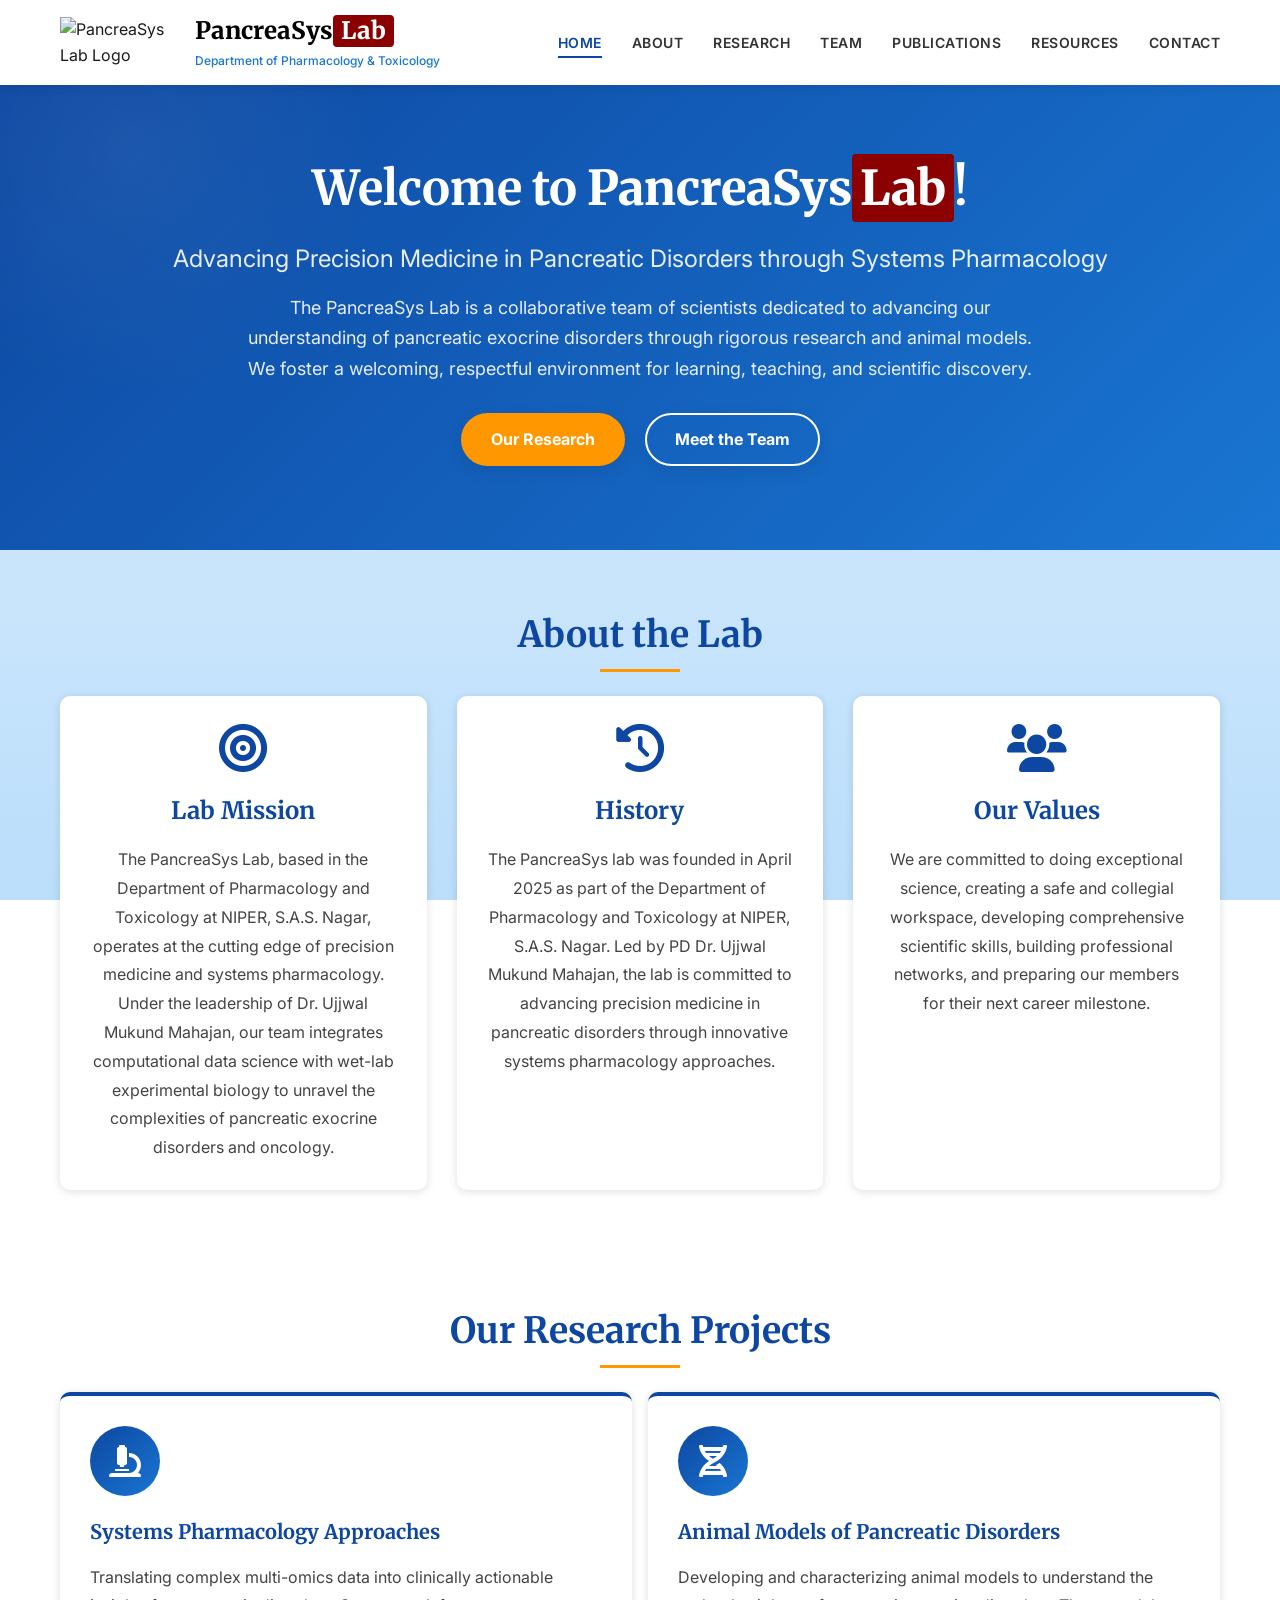
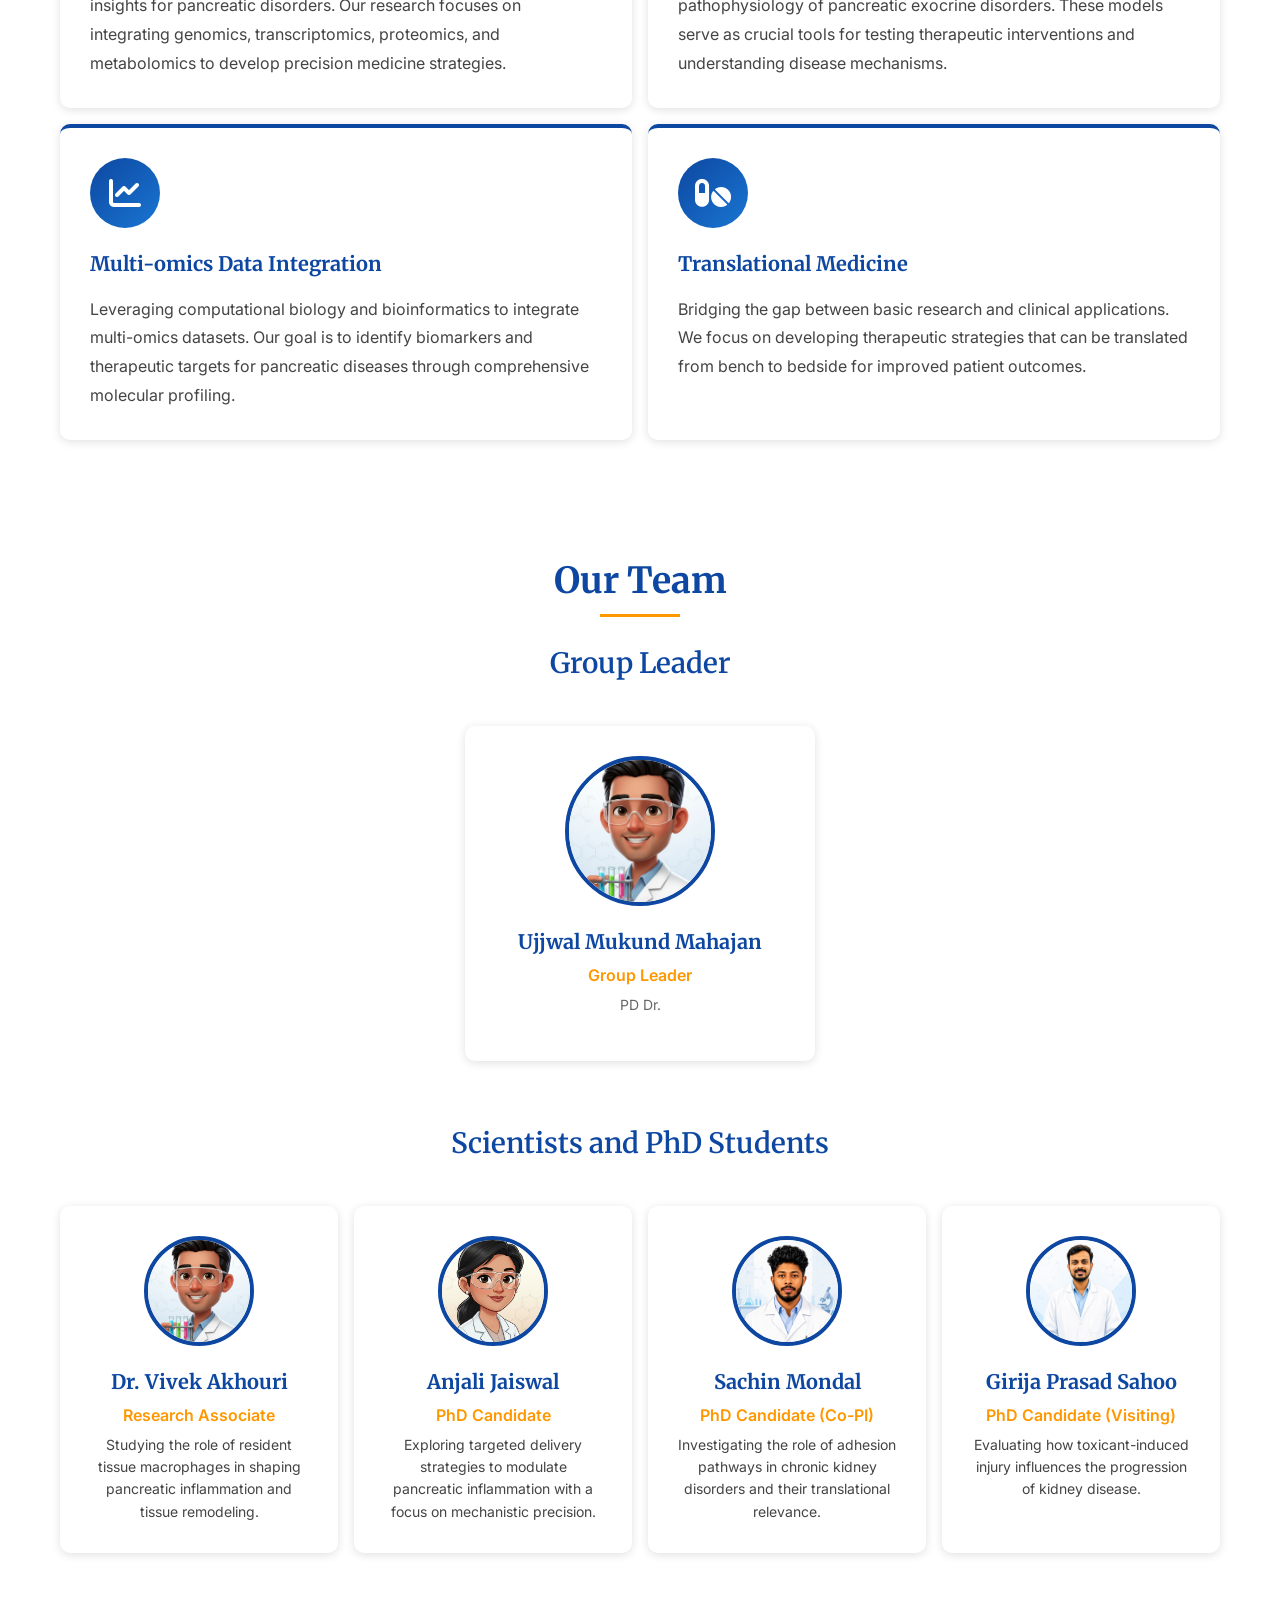
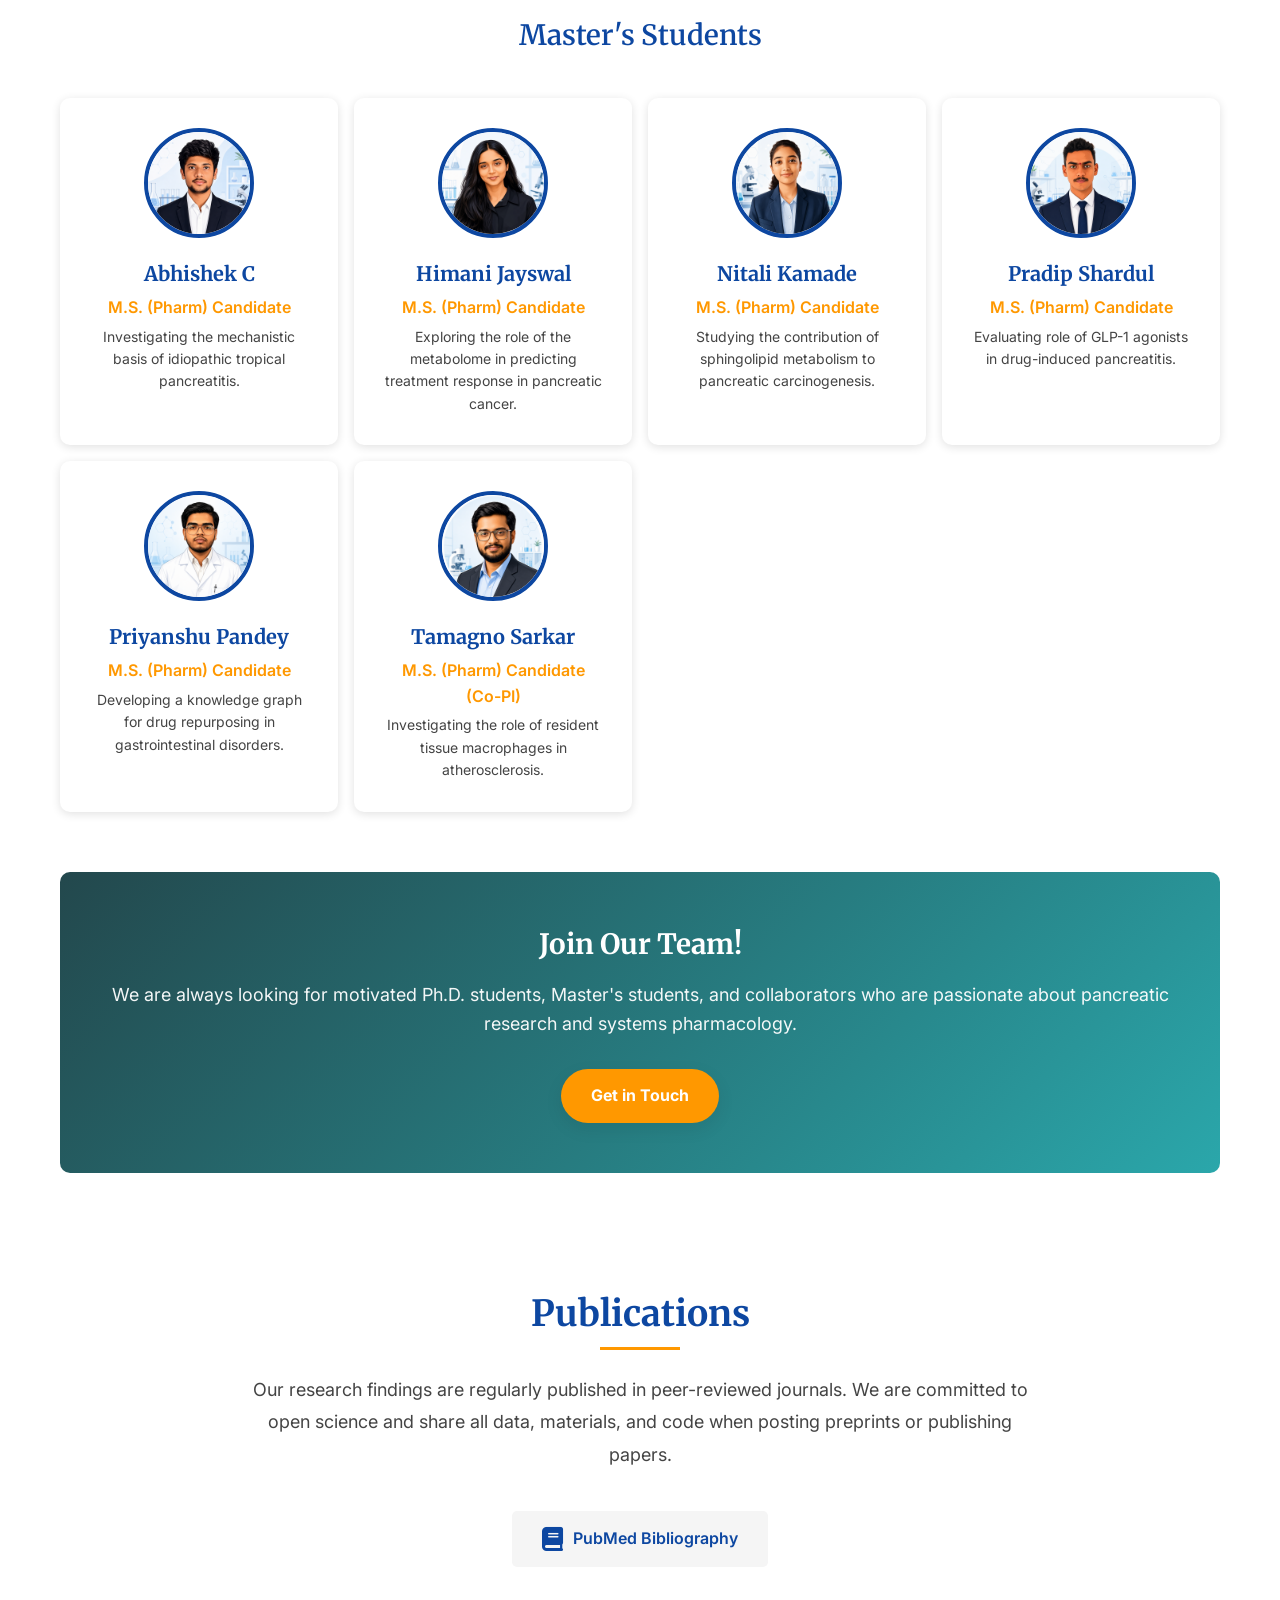
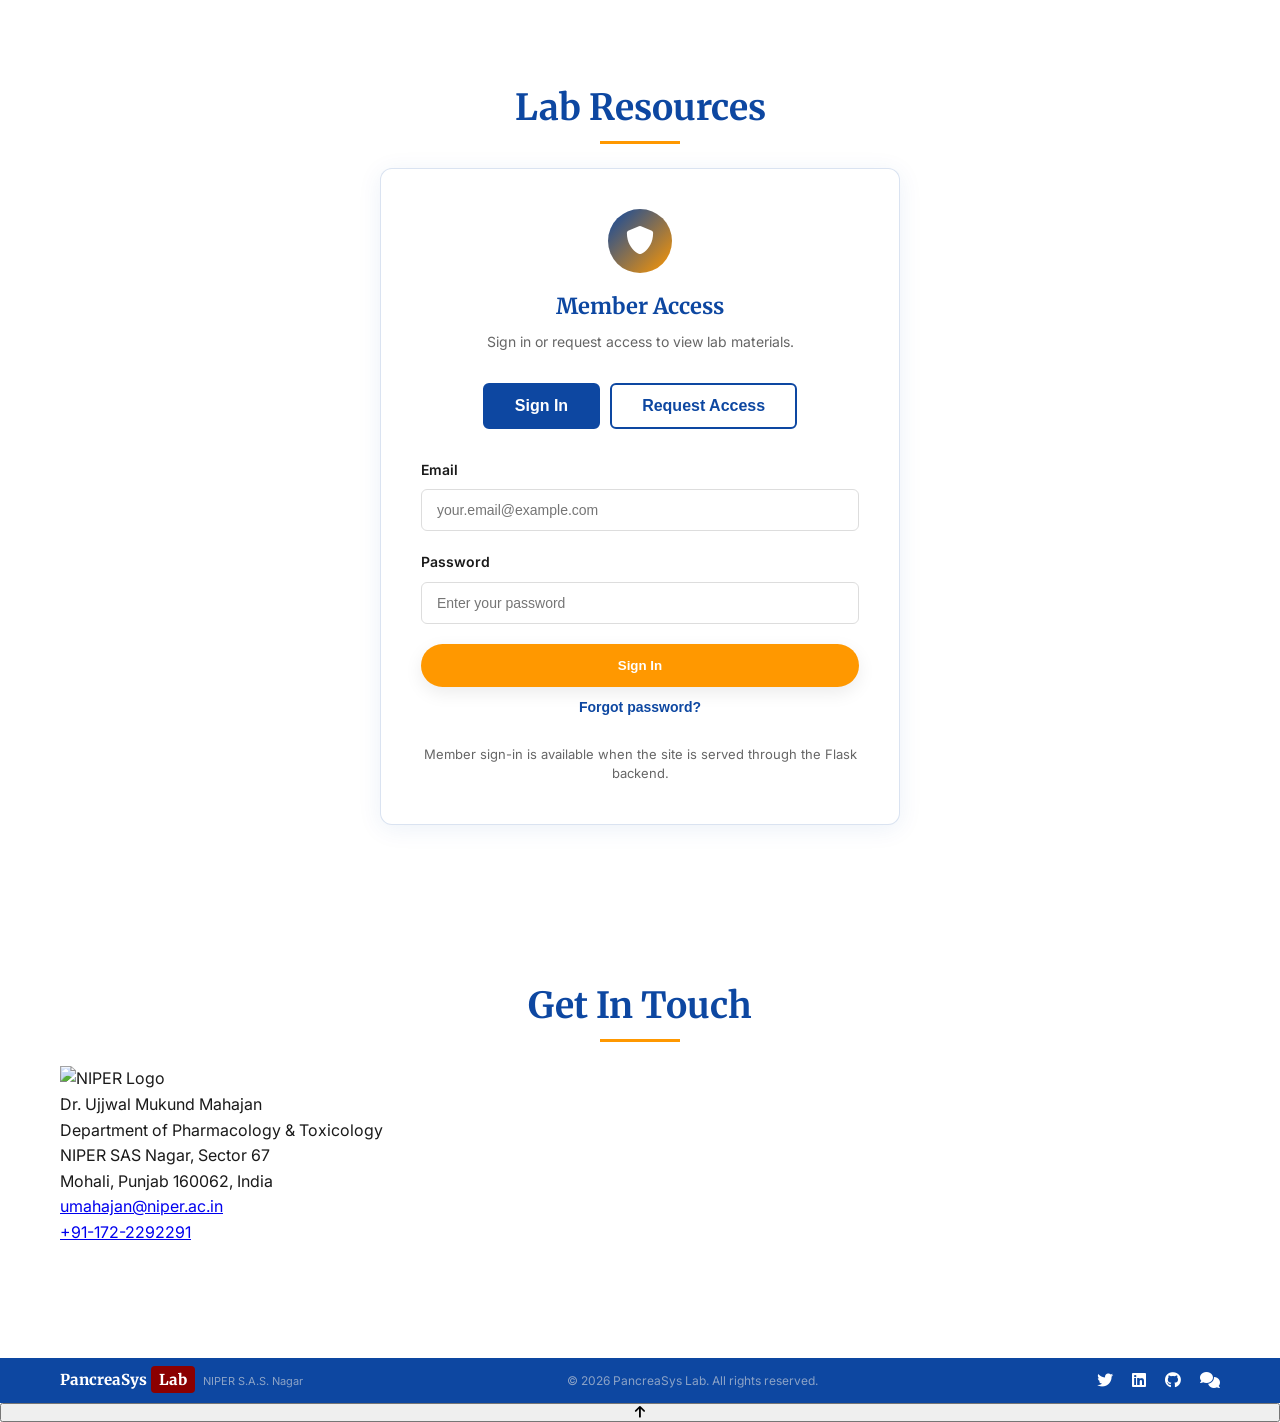
==== commit 687076c0: "progressive web app" ====
--- a/index.html
+++ b/index.html
@@ -5,6 +5,9 @@
     <meta name="viewport" content="width=device-width, initial-scale=1.0">
     <title>PancreaSys Lab - NIPER S.A.S. Nagar</title>
     <meta name="theme-color" content="#0d47a1">
+    <link rel="manifest" href="/manifest.webmanifest">
+    <meta name="mobile-web-app-capable" content="yes">
+    <meta name="apple-mobile-web-app-capable" content="yes">
     <link href="https://fonts.googleapis.com/css2?family=Inter:wght@300;400;600;700&family=Merriweather:wght@400;700&display=swap" rel="stylesheet">
     <link rel="stylesheet" href="css/style.css">
     <link rel="stylesheet" href="css/consumables-app.css">
@@ -89,5 +92,18 @@
     <script src="js/loader.js"></script>
     <script src="js/script.js"></script>
     <script src="js/consumables-app.js"></script>
+    <script>
+        if ('serviceWorker' in navigator) {
+            window.addEventListener('load', function() {
+                navigator.serviceWorker.register('/sw.js')
+                    .then(function(registration) {
+                        console.log('Service Worker registered with scope:', registration.scope);
+                    })
+                    .catch(function(error) {
+                        console.warn('Service Worker registration failed:', error);
+                    });
+            });
+        }
+    </script>
 </body>
 </html>
--- a/css/style.css
+++ b/css/style.css
@@ -1510,20 +1510,20 @@
 .footer-social {
     display: flex;
     flex-wrap: wrap;
-    gap: 8x;
+    gap: 10px;
 }
 
 .footer-social a {
     display: flex;
     align-items: center;
-    gap: 6px;
+    gap: 8px;
     color: var(--white);
     text-decoration: none;
-    padding: 6px 10px;
+    padding: 8px 12px;
     background: rgba(255,255,255,0.08);
-    border-radius: 6px;
-    transition: all 0.3s ease;
-    font-size: 12px;
+    border-radius: 8px;
+    transition: var(--transition);
+    font-size: 14px;
 }
 
 .footer-social a:hover {
@@ -1532,7 +1532,7 @@
 }
 
 .footer-social a i {
-    font-size: 14px;
+    font-size: 16px;
     color: var(--accent-color);
 }
 
@@ -1543,11 +1543,11 @@
 .footer-contact-info p {
     display: flex;
     align-items: center;
-    gap: 8x;
-    margin-bottom: 8x;
+    gap: 10px;
+    margin-bottom: 10px;
     opacity: 0.9;
-    font-siz 12
-.foooadding-left: 15px;
+    font-size: 12px;
+    padding-left: 15px;
 }
 
 .footer-contact-info p:hover::before {
@@ -1555,7 +1555,7 @@
     left: 0;
 }
 
-.footer-con15ct-info i {
+.footer-contact-info i {
     width: 16px;
     color: var(--accent-color);
     font-size: 12px;
@@ -1563,7 +1563,7 @@
 
 .footer-section ul {
     list-style: none;
-}15
+}
 
 .footer-section ul li {
     margin-bottom: 8px;
@@ -1572,9 +1572,9 @@
 .footer-section ul li a {
     color: var(--white);
     text-decoration: none;
-    opacity160.85;
-    transition: all 0.3s ease;
-    display: inl4ne-block;
+    opacity: 0.85;
+    transition: var(--transition);
+    display: inline-block;
     font-size: 13px;
     position: relative;
 }
@@ -1582,42 +1582,43 @@
 .footer-section ul li a::before {
     content: '›';
     position: absolute;
-    left: -12px;8
+    left: -18px;
     opacity: 0;
-    transition: all 0.3s ease;
+    transition: var(--transition);
 }
 
 .footer-section ul li a:hover {
     opacity: 1;
     padding-left: 12px;
     color: var(--accent-color);
-}3
+}
 
 .footer-section ul li a:hover::before {
     opacity: 1;
     left: 0;
 }
 
-.back-to-top2{
+.back-to-top {
     position: fixed;
     bottom: 30px;
     right: 30px;
     width: 50px;
     height: 50px;
     background: linear-gradient(135deg, var(--primary-color), var(--secondary-color));
-    color: var(--wh2te);
+    color: var(--white);
     border: none;
     border-radius: 50%;
     cursor: pointer;
     display: none;
-    aligntx
-.foonng:
+    align-items: center;
+    justify-content: center;
+}
 
 .footer-links-extra a {
     color: var(--white);
     text-decoration: none;
     opacity: 0.85;
-    transition: all 0.3s ease;
+    transition: var(--transition);
     font-size: 13px;
     display: flex;
     align-items: center;
@@ -1641,35 +1642,38 @@
 
 .footer-newsletter {
     margin-top: 20px;
-    padding-top: 15px;-r
+    padding-top: 15px;
+}
 
 .footer-newsletter p {
     font-size: 12px;
     opacity: 0.8;
     margin-bottom: 10px;
-}8
+}
 
 .newsletter-form {
     display: flex;
-    gap: 6px;
+    flex-wrap: wrap;
+    gap: 8px;
 }
 
 .newsletter-form input {
-    flex: 1;3
+    flex: 1 1 220px;
+    min-width: 180px;
     padding: 8px 12px;
     border: 1px solid rgba(255,255,255,0.3);
-    borde6-radius: 6px;
+    border-radius: 6px;
     background: rgba(255,255,255,0.1);
     color: var(--white);
     font-size: 12px;
-    transition: 2ll 0.3s ease;
+    transition: var(--transition);
 }
 
 .newsletter-form input::placeholder {
     color: rgba(255,255,255,0.6);
 }
 
-.newsletter-form i5put:focus {
+.newsletter-form input:focus {
     outline: none;
     border-color: var(--accent-color);
     background: rgba(255,255,255,0.15);
@@ -1677,33 +1681,33 @@
 
 .newsletter-form button {
     padding: 8px 14px;
-    background: 2ar(--accent-color);
-    border: none;1
+    background: var(--accent-color);
+    border: none;
     border-radius: 6px;
     color: var(--white);
     cursor: pointer;
-    transition: all 0.3s ease;
-    font-size: 14px;
-}6
+    transition: var(--transition);
+    font-size: 14px;
+}
 
 .newsletter-form button:hover {
     background: var(--primary-color);
     transform: translateY(-2px);
-    box-shadow: 2 4px 12px rgba(0,0,0,0.3);
-}
-0
+    box-shadow: 0 4px 12px rgba(0,0,0,0.3);
+}
+
 .footer-bottom {
     text-align: center;
     padding-top: 20px;
     border-top: 1px solid rgba(255,255,255,0.2);
-    margi6-top: 10px;
+    margin-top: 10px;
 }
 
 .footer-bottom p {
     opacity: 0.85;
-    margin-bo8om: 2px;
+    margin-bottom: 2px;
     font-size: 13px;
-}6
+}
 
 .footer-credits {
     font-size: 12px;
@@ -1717,18 +1721,18 @@
     padding: 35px 25px;
     border-radius: 12px;
     box-shadow: 0 2px 10px rgba(0,0,0,0.08);
-    transition: all 0.3s ease;
+    transition: var(--transition);
     text-decoration: none;
     display: flex;
     flex-direction: column;
-    align-ite8: c14ter;
+    align-items: center;
     text-align: center;
     border: 2px solid transparent;
-}6
+}
 
 .connect-card:hover {
     transform: translateY(-8px);
-    box-shadow: 4 8px 25px rgba(0,0,0,0.15);
+    box-shadow: 0 8px 25px rgba(0,0,0,0.15);
     border-color: var(--primary-color);
 }
 
@@ -1739,21 +1743,21 @@
     border-radius: 50%;
     display: flex;
     align-items: center;
-    justify-conte20: center;
+    justify-content: center;
     margin-bottom: 20px;
-    transition: 1ll 0.3s ease;
+    transition: transform 0.3s ease, box-shadow 0.3s ease;
 }
 
 .connect-card:hover .connect-icon {
     transform: scale(1.1);
-    box-shadow: 0 54x 20px rgba(13,71,161,0.3);
-}3
+    box-shadow: 0 14px 20px rgba(13,71,161,0.3);
+}
 
 .connect-icon i {
     font-size: 32px;
-    color: var(-2white);
-}
-4
+    color: #ffffff;
+}
+
 .connect-card h4 {
     font-size: 20px;
     color: var(--text-color);
